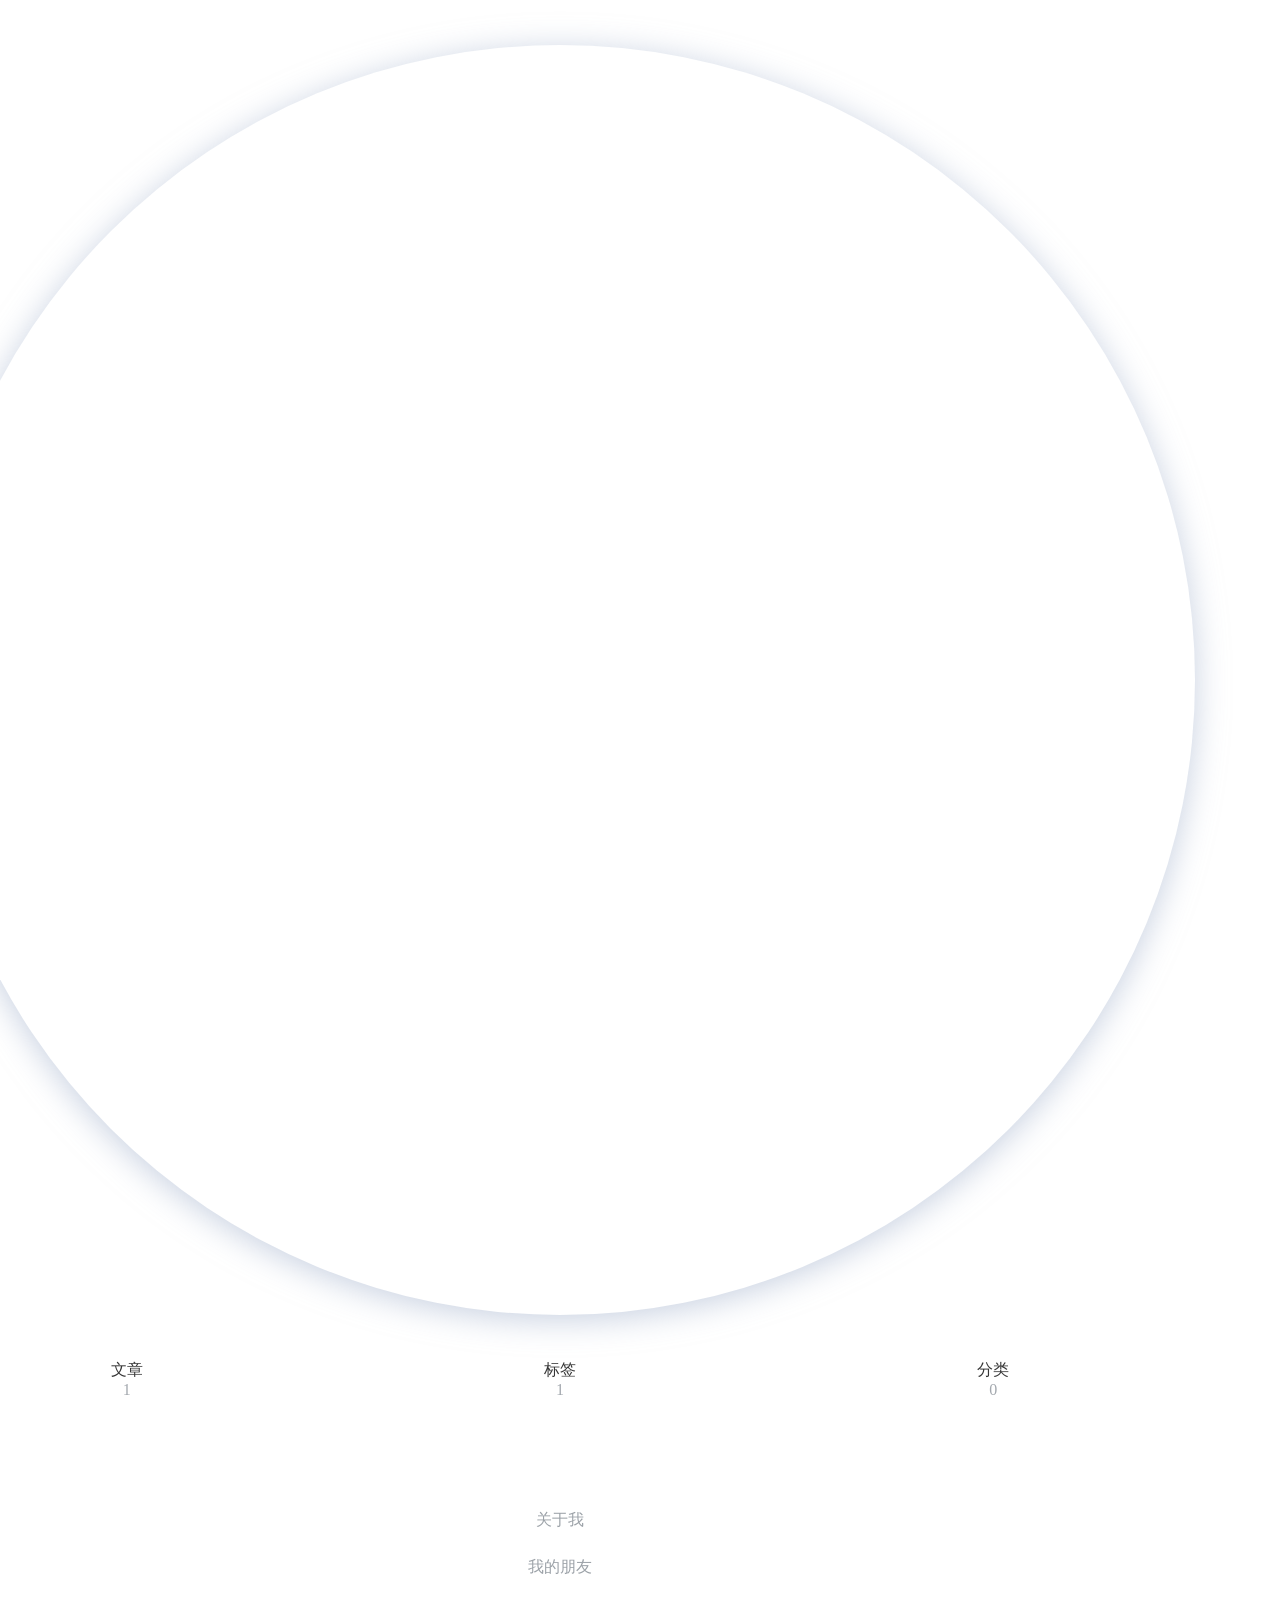
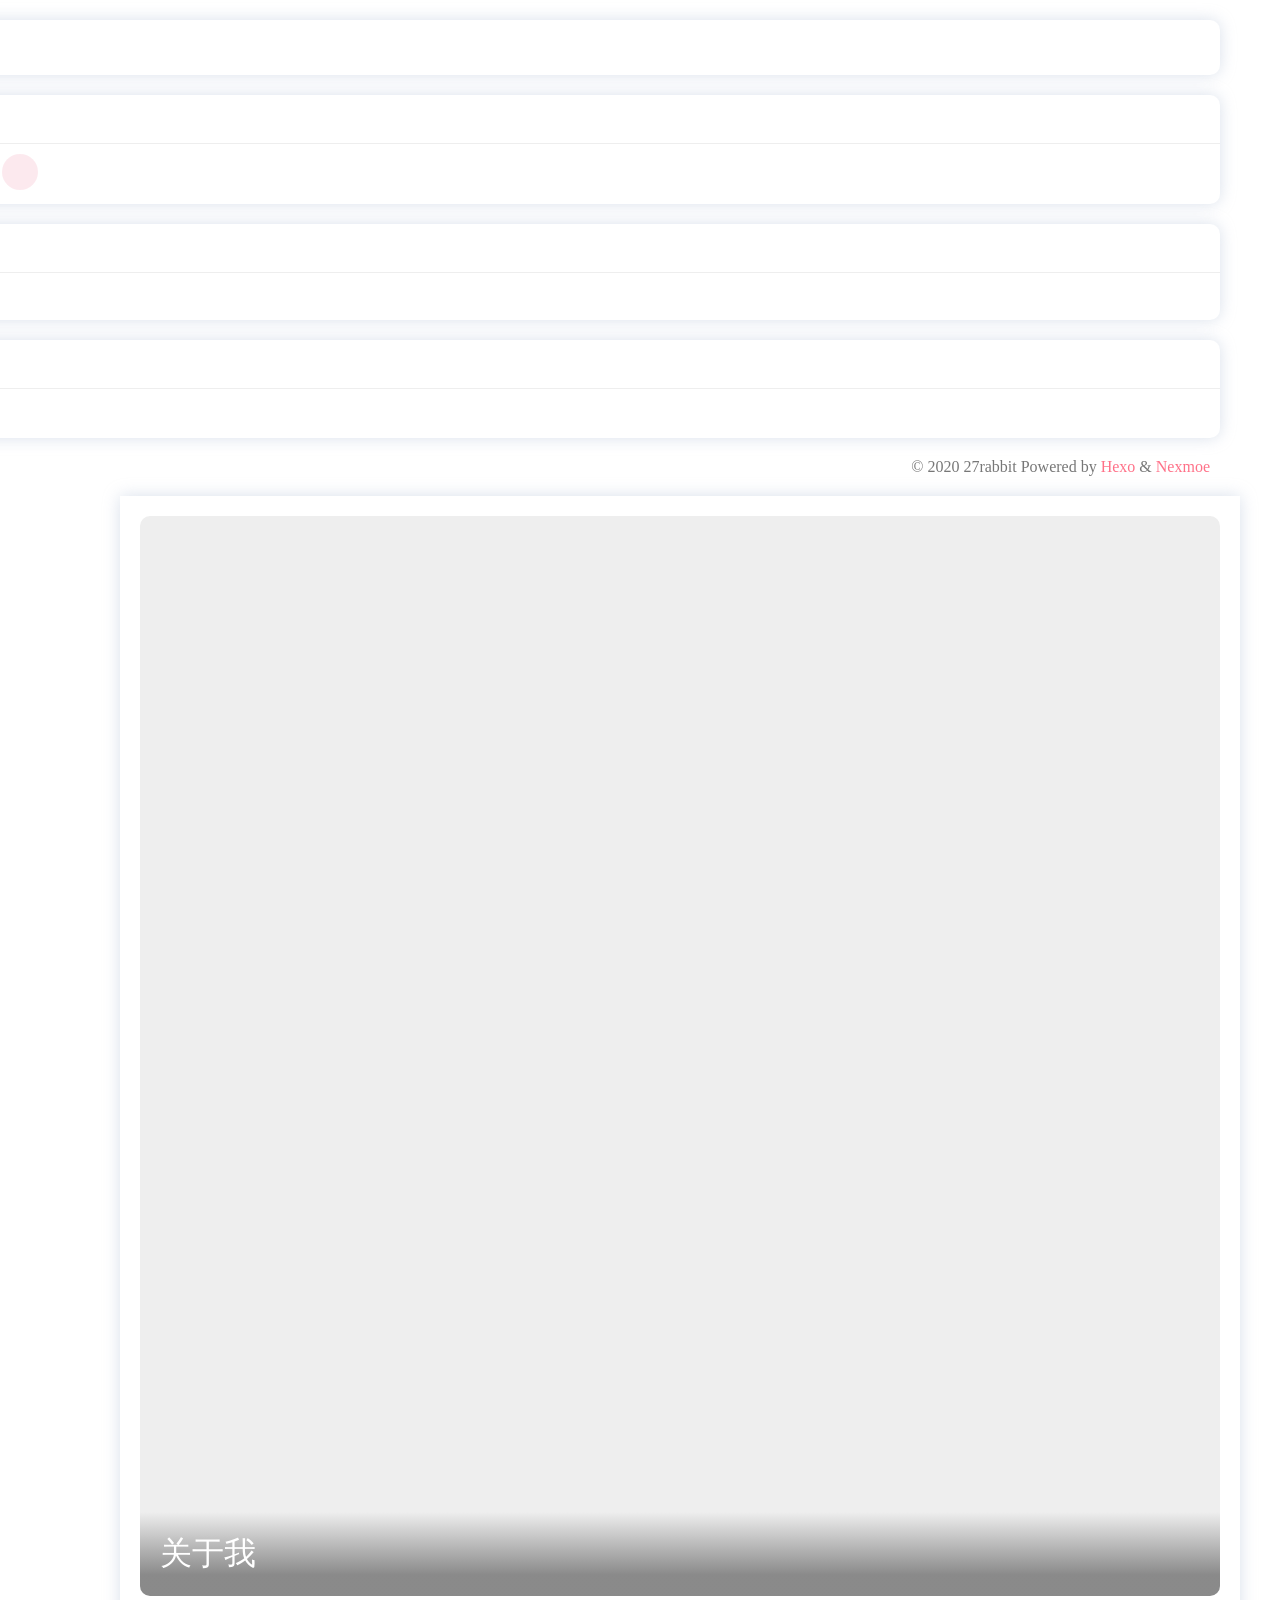
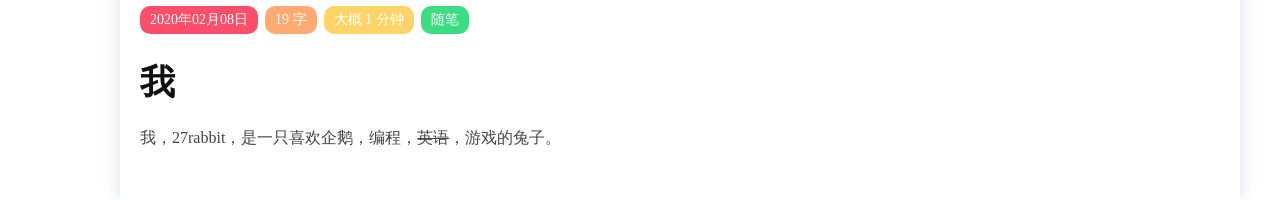
==== index.html @ 1585a477 "Site updated: 2020-02-13 19:21:29" ====
<!DOCTYPE html>
<html>

<head>
  
  <title>27rabbit</title>
  <meta charset="UTF-8">
  <meta name="description" content="">
  <meta name="viewport" content="width=device-width, initial-scale=1, maximum-scale=1">
  
  

  <link rel="shortcut icon" href="/favicon.ico" type="image/png" />
  <meta property="og:type" content="website">
<meta property="og:title" content="27rabbit">
<meta property="og:url" content="http://27rabbit.xyz/index.html">
<meta property="og:site_name" content="27rabbit">
<meta property="og:locale" content="zh_CN">
<meta property="article:author" content="27rabbit">
<meta name="twitter:card" content="summary">
  <link rel="stylesheet" href="https://cdn.jsdelivr.net/npm/mdui@0.4.3/dist/css/mdui.min.css">
  <link rel="stylesheet" href="https://cdn.jsdelivr.net/npm/highlight.js@9.15.8/styles/atom-one-dark.css">
  
  <link rel="stylesheet" href="//at.alicdn.com/t/font_1038733_0xvrvpg9c0r.css">
  <link rel="stylesheet" href="/css/style.css?v=1581592883261">

   
    <style>
      .nexmoe-avatar img:hover {
        -webkit-transform: rotateZ(360deg);
        -moz-transform: rotateZ(360deg);
        transform: rotateZ(360deg);
      }	
    </style>
  
<meta name="generator" content="Hexo 4.2.0"></head>

<body class="mdui-drawer-body-left">
  
  <div id="nexmoe-background">
    <div class="nexmoe-bg" style="background-image: url(https://i.loli.net/2020/02/13/C8mOFnyp7YLqkBA.jpg)"></div>
    <div class="mdui-appbar mdui-shadow-0">
      <div class="mdui-toolbar">
        <a mdui-drawer="{target: '#drawer', swipe: true}" title="menu" class="mdui-btn mdui-btn-icon"><i class="mdui-icon material-icons">menu</i></a>
        <div class="mdui-toolbar-spacer"></div>
        <!--<a href="javascript:;" class="mdui-btn mdui-btn-icon"><i class="mdui-icon material-icons">search</i></a>-->
        <a href="/" title="27rabbit" class="mdui-btn mdui-btn-icon"><img src="https://i.loli.net/2020/02/12/JqBduc5F4Vewi12.jpg"></a>
       </div>
    </div>
  </div>
  <div id="nexmoe-header">
      <div class="nexmoe-drawer mdui-drawer" id="drawer">
    <div class="nexmoe-avatar mdui-ripple">
        <a href="/" title="27rabbit">
            <img src="https://i.loli.net/2020/02/12/JqBduc5F4Vewi12.jpg" alt="27rabbit">
        </a>
    </div>
    <div class="nexmoe-count">
        <div><span>文章</span>1</div>
        <div><span>标签</span>1</div>
        <div><span>分类</span>0</div>
    </div>
    <ul class="nexmoe-list mdui-list" mdui-collapse="{accordion: true}">
        
        <a class="nexmoe-list-item mdui-list-item mdui-ripple" href="/" title="回到首页">
            <i class="mdui-list-item-icon nexmoefont icon-home"></i>
            <div class="mdui-list-item-content">
                回到首页
            </div>
        </a>
        
        <a class="nexmoe-list-item mdui-list-item mdui-ripple" href="/2020/02/08/about-me/" title="关于我">
            <i class="mdui-list-item-icon nexmoefont icon-info-circle"></i>
            <div class="mdui-list-item-content">
                关于我
            </div>
        </a>
        
        <a class="nexmoe-list-item mdui-list-item mdui-ripple" href="/PY.html" title="我的朋友">
            <i class="mdui-list-item-icon nexmoefont icon-unorderedlist"></i>
            <div class="mdui-list-item-content">
                我的朋友
            </div>
        </a>
        
    </ul>
    <aside id="nexmoe-sidebar">
  
  <div class="nexmoe-widget-wrap">
    <div class="nexmoe-widget nexmoe-search">
        <form id="search_form" action_e="https://cn.bing.com/search?q=site:27rabbit.xyz" onsubmit="return search();">
            <input id="search_value" name="q" type="search" placeholder="搜索">
        </form>
    </div>
</div>
  
  <div class="nexmoe-widget-wrap">
    <h3 class="nexmoe-widget-title">交个朋友</h3>
    <div class="nexmoe-widget nexmoe-social">
        <a class="mdui-ripple" href="https://space.bilibili.com/182600009/" target="_blank" mdui-tooltip="{content: '哔哩哔哩'}" style="color: rgb(231, 106, 141);background-color: rgba(231, 106, 141, .15);">
            <i class="nexmoefont icon-bilibili"></i>
        </a><a class="mdui-ripple" href="https://github.com/27rabbit-penguin/" target="_blank" mdui-tooltip="{content: 'GitHub'}" style="color: rgb(25, 23, 23);background-color: rgba(25, 23, 23, .15);">
            <i class="nexmoefont icon-github"></i>
        </a><a class="mdui-ripple" href="https://space.bilibili.com/182600009/" target="_blank" mdui-tooltip="{content: 'LOJ'}" style="color: rgb(231, 106, 141);background-color: rgba(231, 106, 141, .15);">
            <i class="nexmoefont icon-loj"></i>
        </a>
    </div>
</div>
  
  

  
  
  <div class="nexmoe-widget-wrap">
    <h3 class="nexmoe-widget-title">标签云</h3>
    <div id="randomtagcloud" class="nexmoe-widget tagcloud">
      <a href="/tags/%E9%9A%8F%E7%AC%94/" style="font-size: 10px;">随笔</a>
    </div>
    
  </div>

  
  
  <div class="nexmoe-widget-wrap">
    <h3 class="nexmoe-widget-title">归档</h3>
    <div class="nexmoe-widget">
      <ul class="archive-list"><li class="archive-list-item"><a class="archive-list-link" href="/archives/2020/02/">二月 2020</a></li></ul>
    </div>
  </div>


  
</aside>
    <div class="nexmoe-copyright">
        &copy; 2020 27rabbit
        Powered by <a href="http://hexo.io/" target="_blank">Hexo</a>
        & <a href="https://nexmoe.com/hexo-theme-nexmoe.html" target="_blank">Nexmoe</a>
    </div>
</div><!-- .nexmoe-drawer -->
  </div>
  <div id="nexmoe-content">
    <div class="nexmoe-primary">
        <section class="nexmoe-posts">
    
    <div class="nexmoe-post">
        <a href="/2020/02/08/about-me/">
            
                <div class="nexmoe-post-cover mdui-ripple" style="padding-bottom: 100%;"> 
                    <img data-src="https://i.loli.net/2020/02/13/C8mOFnyp7YLqkBA.jpg" data-sizes="auto" alt="关于我" class="lazyload">
                    <h1>关于我</h1>
                </div>
            
        </a>
        <div class="nexmoe-post-meta">
            <a><i class="nexmoefont icon-calendar-fill"></i>2020年02月08日</a>
            <a><i class="nexmoefont icon-areachart"></i>19 字</a>
            <a><i class="nexmoefont icon-time-circle-fill"></i>大概 1 分钟</a>
            
            
                <a class="nexmoefont icon-tag-fill -link" href="/tags/%E9%9A%8F%E7%AC%94/" rel="tag">随笔</a>
            
        </div>
        <article>
            
                <a id="more"></a>
<h1 id="我"><a href="#我" class="headerlink" title="我"></a>我</h1><p>我，27rabbit，是一只喜欢企鹅，编程，<s>英语</s>，游戏的兔子。<br></p>

            
        </article>
    </div>
    
</section>

    </div>
  </div>
  <script src="https://cdn.jsdelivr.net/npm/mdui@0.4.3/dist/js/mdui.min.js"></script>
<script src="https://cdn.jsdelivr.net/gh/highlightjs/cdn-release@9.15.8/build/highlight.min.js"></script>
<script>hljs.initHighlightingOnLoad();</script>
<script src="https://cdn.jsdelivr.net/npm/lazysizes@5.1.0/lazysizes.min.js"></script>

<script src="/js/app.js?v=1581592883263"></script>


    <script src="https://cdn.jsdelivr.net/gh/xtaodada/xtaodada.github.io@0.0.2/copy.js"></script>


 
<script> 
!function(e,t,a){function n(){c(".heart{width: 10px;height: 10px;position: fixed;background: #f00;transform: rotate(45deg);-webkit-transform: rotate(45deg);-moz-transform: rotate(45deg);}.heart:after,.heart:before{content: '';width: inherit;height: inherit;background: inherit;border-radius: 50%;-webkit-border-radius: 50%;-moz-border-radius: 50%;position: fixed;}.heart:after{top: -5px;}.heart:before{left: -5px;}"),o(),r()}function r(){for(var e=0;e<d.length;e++)d[e].alpha<=0?(t.body.removeChild(d[e].el),d.splice(e,1)):(d[e].y--,d[e].scale+=.004,d[e].alpha-=.013,d[e].el.style.cssText="left:"+d[e].x+"px;top:"+d[e].y+"px;opacity:"+d[e].alpha+";transform:scale("+d[e].scale+","+d[e].scale+") rotate(45deg);background:"+d[e].color+";z-index:99999");requestAnimationFrame(r)}function o(){var t="function"==typeof e.onclick&&e.onclick;e.onclick=function(e){t&&t(),i(e)}}function i(e){var a=t.createElement("div");a.className="heart",d.push({el:a,x:e.clientX-5,y:e.clientY-5,scale:1,alpha:1,color:s()}),t.body.appendChild(a)}function c(e){var a=t.createElement("style");a.type="text/css";try{a.appendChild(t.createTextNode(e))}catch(t){a.styleSheet.cssText=e}t.getElementsByTagName("head")[0].appendChild(a)}function s(){return"rgb("+~~(255*Math.random())+","+~~(255*Math.random())+","+~~(255*Math.random())+")"}var d=[];e.requestAnimationFrame=function(){return e.requestAnimationFrame||e.webkitRequestAnimationFrame||e.mozRequestAnimationFrame||e.oRequestAnimationFrame||e.msRequestAnimationFrame||function(e){setTimeout(e,1e3/60)}}(),n()}(window,document);
</script>

  





</body>

</html>
---- css/style.css ----
*,
*::after,
*::before {
  box-sizing: border-box;
}
a {
  text-decoration: none;
}
body {
  max-width: 1200px;
  margin: auto !important;
}
#nexmoe-background .nexmoe-bg {
  opacity: 0.2;
  background-size: cover;
  filter: blur(30px);
  height: 100vh;
  width: 100%;
  position: fixed;
  top: 0;
  left: 0;
  z-index: -1;
}
#nexmoe-background .mdui-appbar {
  padding: 10px;
  display: none;
}
#nexmoe-background .mdui-appbar img {
  width: 100%;
}
@media screen and (max-width: 1023px) {
  .nexmoe-bg {
    position: relative;
  }
  .mdui-appbar {
    display: block !important;
  }
}
#nexmoe-header {
  margin-left: -240px;
}
#nexmoe-header .mdui-drawer {
  left: unset;
  scrollbar-width: none;
}
#nexmoe-header .mdui-drawer::-webkit-scrollbar {
  display: none;
}
#nexmoe-header .nexmoe-avatar,
#nexmoe-header .nexmoe-avatar img {
  width: 100%;
  font-size: 0 0;
  border-radius: 80px;
  -webkit-border-radius: 80px;
  -moz-border-radius: 80px;
  box-shadow: inset 0 -1px 0 #333 sf;
  -webkit-transition: -webkit-transform 1.5s ease-out;
  -moz-transition: -moz-transform 1.5s ease-out;
  transition: transform 1.5s ease-out;
}
#nexmoe-header .nexmoe-avatar {
  margin: 45px;
  z-index: 4;
  position: relative;
  font-size: 0;
  width: calc(100% - 90px);
  overflow: hidden;
  border-radius: 100%;
  box-shadow: 0 0.3rem 2rem rgba(161,177,204,0.6);
}
#nexmoe-header .nexmoe-avatar a {
  padding-bottom: 100%;
  display: block;
  height: 0;
}
#nexmoe-header .nexmoe-count {
  padding: 0 30px;
  margin-bottom: 30px;
  display: -webkit-box;
  display: -ms-flexbox;
  display: flex;
}
#nexmoe-header .nexmoe-count div {
  -webkit-box-flex: 1;
  -ms-flex: 1;
  flex: 1;
  text-align: center;
  color: #a3a8ae;
}
#nexmoe-header .nexmoe-count div span {
  color: #363636;
  display: block;
}
#nexmoe-header .nexmoe-search input {
  border: none !important;
  background-color: transparent;
  padding: 20px;
  box-sizing: border-box;
  outline: none;
}
#nexmoe-header .nexmoe-social {
  padding: 5px;
}
#nexmoe-header .nexmoe-social a {
  width: 36px;
  height: 36px;
  line-height: 36px;
  margin: 5px;
  border-radius: 100%;
  display: inline-block;
  text-align: center;
  color: #606266;
}
#nexmoe-header .nexmoe-list {
  padding: 8px 20px;
}
#nexmoe-header .nexmoe-list .nexmoe-list-item {
  padding: 0 36px;
  color: #9ca2a8;
  transition: all 0.35s;
  border-radius: 10px;
  margin-bottom: 10px;
  text-align: center;
}
#nexmoe-header .nexmoe-list .nexmoe-list-item.active,
#nexmoe-header .nexmoe-list .nexmoe-list-item.active i {
  color: #fff;
}
#nexmoe-header .nexmoe-list .nexmoe-list-item.active {
  opacity: 0.9;
  background: #ff4e6a;
  box-shadow: 0 2px 12px #ff4e6a;
}
#nexmoe-header .nexmoe-list .nexmoe-list-item i {
  font-size: 22px;
  color: #9ca2a8;
}
#nexmoe-header .nexmoe-list .nexmoe-list-item .mdui-list-item-content {
  margin-left: 0px;
  transition: all 0.35s;
}
#nexmoe-header .nexmoe-widget-wrap {
  box-shadow: 0 0 1rem rgba(161,177,204,0.4);
  background-color: #fff;
  margin: 20px;
  border-radius: 10px;
  overflow: hidden;
  white-space: normal;
}
#nexmoe-header .nexmoe-widget-wrap .nexmoe-widget-title {
  font-size: 1.2em;
  font-weight: normal;
  padding: 12px 10px 10px;
  border-bottom: 1px solid #eee;
  margin: 0;
}
#nexmoe-header .nexmoe-widget-wrap .nexmoe-widget ul {
  list-style-type: none;
  padding: 0;
  margin: 0;
}
#nexmoe-header .nexmoe-widget-wrap .nexmoe-widget ul li {
  overflow: hidden;
  text-overflow: ellipsis;
  white-space: nowrap;
  border-bottom: 1px solid #eee;
  position: relative;
}
#nexmoe-header .nexmoe-widget-wrap .nexmoe-widget ul li a {
  padding: 14px 10px;
  display: block;
  color: #606266;
}
#nexmoe-header .nexmoe-widget-wrap .nexmoe-widget ul li:last-child {
  border-bottom: none;
}
#nexmoe-header .nexmoe-widget-wrap .nexmoe-widget .category-list-count {
  background-color: rgba(255,78,106,0.8);
  display: inline-block;
  width: 26px;
  height: 26px;
  line-height: 26px;
  text-align: center;
  border-radius: 100%;
  color: #fff;
  position: absolute;
  right: 10px;
  top: 10px;
}
#nexmoe-header .nexmoe-widget-wrap .tagcloud {
  padding: 10px;
  padding-bottom: 5px;
}
#nexmoe-header .nexmoe-widget-wrap .tagcloud a {
  border-radius: 10px;
  padding: 5px 10px;
  color: #fff;
  font-size: 12px !important;
  display: inline-block;
  margin-bottom: 5px;
}
#nexmoe-header .nexmoe-widget-wrap .tagcloud a:before {
  content: "# ";
}
#nexmoe-header .nexmoe-widget-wrap .tagcloud a:nth-child(7n+1) {
  background-color: rgba(255,78,106,0.15);
  color: rgba(255,78,106,0.8);
}
#nexmoe-header .nexmoe-widget-wrap .tagcloud a:nth-child(7n+2) {
  background-color: rgba(255,170,115,0.15);
  color: #ffaa73;
}
#nexmoe-header .nexmoe-widget-wrap .tagcloud a:nth-child(7n+3) {
  background-color: rgba(254,212,102,0.15);
  color: #fed466;
}
#nexmoe-header .nexmoe-widget-wrap .tagcloud a:nth-child(7n+4) {
  background-color: rgba(60,220,130,0.15);
  color: #3cdc82;
}
#nexmoe-header .nexmoe-widget-wrap .tagcloud a:nth-child(7n+5) {
  background-color: rgba(100,220,240,0.15);
  color: #64dcf0;
}
#nexmoe-header .nexmoe-widget-wrap .tagcloud a:nth-child(7n+6) {
  background-color: rgba(100,185,255,0.15);
  color: #64b9ff;
}
#nexmoe-header .nexmoe-widget-wrap .tagcloud a:nth-child(7n+7) {
  background-color: rgba(180,180,255,0.15);
  color: #b4b4ff;
}
#nexmoe-header .nexmoe-widget-wrap:first-child {
  margin-top: 0;
}
#nexmoe-header .nexmoe-copyright {
  padding: 0 30px;
  text-align: right;
  color: #777;
  white-space: normal;
  margin-bottom: 20px;
}
#nexmoe-header .nexmoe-copyright a {
  color: rgba(255,78,106,0.8);
}
@media screen and (max-width: 1024px) {
  #nexmoe-header {
    margin-left: 0;
  }
  #nexmoe-header .mdui-drawer {
    left: 0;
  }
}
#nexmoe-content {
  position: relative;
}
#nexmoe-content .nexmoe-primary {
  box-shadow: 0 0 1rem rgba(161,177,204,0.4);
  background-color: #fff;
  float: left;
  width: 100%;
  padding: 20px;
  position: absolute;
  min-height: 100vh;
}
#nexmoe-content .nexmoe-primary .nexmoe-page-nav {
  list-style: none;
  text-align: center;
  display: inline-block;
  color: #ddd;
  background-color: #f5f6f5;
  border-radius: 10px;
  margin-top: -10px;
}
#nexmoe-content .nexmoe-primary .nexmoe-page-nav .prev {
  margin-left: 8px;
}
#nexmoe-content .nexmoe-primary .nexmoe-page-nav .page-number,
#nexmoe-content .nexmoe-primary .nexmoe-page-nav .extend {
  color: #999;
  border-radius: 10px;
  width: 35px;
  height: 35px;
  line-height: 35px;
  margin-right: 8px;
  float: left;
}
#nexmoe-content .nexmoe-primary .nexmoe-page-nav .current {
  color: #fff;
  background: #ff4e6a;
  opacity: 0.9;
  box-shadow: 0 2px 12px #ff4e6a;
}
#nexmoe-content .nexmoe-posts {
  position: relative;
}
#nexmoe-content .nexmoe-posts .nexmoe-post {
  width: 100%;
  margin-bottom: 40px;
}
#nexmoe-content .nexmoe-posts .nexmoe-post article {
  padding: 10px 0;
}
#nexmoe-content .nexmoe-posts .nexmoe-post article p:first-child {
  margin-top: 0;
}
#nexmoe-content .nexmoe-posts .nexmoe-post article p:last-child {
  margin-bottom: 0;
}
#nexmoe-content .nexmoe-posts .nexmoe-post:last-child {
  margin-bottom: 20px;
}
#nexmoe-content .nexmoe-post .nexmoe-post-cover {
  width: 100%;
  position: relative;
  overflow: hidden;
  border-radius: 10px;
  margin-bottom: 10px;
  min-height: 75px;
  background-color: #eee;
}
#nexmoe-content .nexmoe-post .nexmoe-post-cover img {
  width: 100%;
  display: block;
  -webkit-filter: blur(5px);
  filter: blur(5px);
  transition: filter 400ms, -webkit-filter 400ms;
  position: absolute;
  left: 0;
  top: 0;
  opacity: 0;
}
#nexmoe-content .nexmoe-post .nexmoe-post-cover img.lazyloaded {
  -webkit-filter: blur(0);
  filter: blur(0);
  opacity: 1;
}
#nexmoe-content .nexmoe-post .nexmoe-post-cover h1 {
  position: absolute;
  bottom: 0;
  padding: 20px;
  color: #fff;
  font-size: 2em;
  width: 100%;
  box-sizing: border-box;
  text-transform: none;
  z-index: 1;
  margin: 0;
  font-weight: normal;
}
#nexmoe-content .nexmoe-post .nexmoe-post-cover h1:after {
  background-image: -moz-linear-gradient(to top, rgba(16,16,16,0.45) 25%, rgba(16,16,16,0) 100%);
  background-image: -webkit-linear-gradient(to top, rgba(16,16,16,0.45) 25%, rgba(16,16,16,0) 100%);
  background-image: -ms-linear-gradient(to top, rgba(16,16,16,0.45) 25%, rgba(16,16,16,0) 100%);
  background-image: linear-gradient(to top, rgba(16,16,16,0.45) 25%, rgba(16,16,16,0) 100%);
  -moz-pointer-events: none;
  -webkit-pointer-events: none;
  -ms-pointer-events: none;
  pointer-events: none;
  background-size: cover;
  content: '';
  display: block;
  height: 100%;
  left: 0;
  position: absolute;
  bottom: 0;
  width: 100%;
  z-index: -1;
}
#nexmoe-content .nexmoe-post .nexmoe-post-meta {
  margin-bottom: -10px;
}
#nexmoe-content .nexmoe-post .nexmoe-post-meta a {
  border-radius: 10px;
  padding: 5px 10px;
  color: #fff;
  font-size: 14px;
  display: inline-block;
  margin-bottom: 5px;
  margin-right: 3px;
}
#nexmoe-content .nexmoe-post .nexmoe-post-meta a .nexmoefont {
  font-size: 14px;
}
#nexmoe-content .nexmoe-post .nexmoe-post-meta a:before,
#nexmoe-content .nexmoe-post .nexmoe-post-meta i:before {
  margin-right: 5px;
}
#nexmoe-content .nexmoe-post .nexmoe-post-meta a:nth-child(7n+1) {
  background-color: #ff4e6a;
}
#nexmoe-content .nexmoe-post .nexmoe-post-meta a:nth-child(7n+2) {
  background-color: #ffaa73;
}
#nexmoe-content .nexmoe-post .nexmoe-post-meta a:nth-child(7n+3) {
  background-color: #fed466;
}
#nexmoe-content .nexmoe-post .nexmoe-post-meta a:nth-child(7n+4) {
  background-color: #3cdc82;
}
#nexmoe-content .nexmoe-post .nexmoe-post-meta a:nth-child(7n+5) {
  background-color: #64dcf0;
}
#nexmoe-content .nexmoe-post .nexmoe-post-meta a:nth-child(7n+6) {
  background-color: #64b9ff;
}
#nexmoe-content .nexmoe-post .nexmoe-post-meta a:nth-child(7n+7) {
  background-color: #b4b4ff;
}
#nexmoe-content .nexmoe-post .nexmoe-post-copyright {
  margin-bottom: 20px;
  border-radius: 6px;
  padding: 20px;
  color: #666;
  background-color: #f8f8f8;
  border-left: 2px solid #eee;
  line-height: 1.5em;
  position: relative;
}
#nexmoe-content .nexmoe-post .nexmoe-post-copyright i {
  position: absolute;
  top: -10px;
  left: 13px;
  font-size: 20px;
  background: #f8f8f8;
  color: #666;
  border-radius: 100%;
  text-align: center;
  line-height: 24px;
  padding: 2px;
  height: 30px;
  width: 30px;
  border: 1px solid #eee;
}
#nexmoe-content .nexmoe-post .nexmoe-post-copyright a {
  color: #ff4e6a;
}
#nexmoe-content .nexmoe-comment {
  background-color: #f5f6f5;
  padding: 20px;
  margin: -20px;
  margin-top: 0;
}
#nexmoe-content::after {
  clear: both;
  display: table;
  content: ' ';
}
@media screen and (max-width: 1024px) {
  #nexmoe-content .nexmoe-primary {
    width: 100%;
    position: relative;
    min-height: 100vh;
  }
  #nexmoe-content .nexmoe-secondary {
    display: none;
  }
}
@media screen and (min-width: 1024px) {
  body {
    padding-left: 80px;
  }
  #nexmoe-header .mdui-drawer-close {
    -webkit-transform: translateX(-160px);
    transform: translateX(-160px);
  }
  #nexmoe-header .mdui-drawer-close .nexmoe-avatar {
    padding: 16px;
    width: 80px;
    margin-left: 160px;
    margin-top: 8px;
  }
  #nexmoe-header .mdui-drawer-close .nexmoe-count {
    padding: 16px;
    width: 80px;
    margin-left: 160px;
    display: block;
  }
  #nexmoe-header .mdui-drawer-close .nexmoe-count div {
    display: block;
    margin-bottom: 10px;
  }
  #nexmoe-header .mdui-drawer-close .nexmoe-count div:last-child {
    margin-bottom: 0;
  }
  #nexmoe-header .mdui-drawer-close .mdui-list {
    margin-left: 160px;
  }
  #nexmoe-header .mdui-drawer-close .nexmoe-list-item {
    padding: 0 17px;
    color: #9ca2a8;
  }
  #nexmoe-header .mdui-drawer-close .mdui-list-item-icon~.mdui-list-item-content {
    margin-left: 32px;
  }
  #nexmoe-header .mdui-drawer-close .nexmoe-list {
    padding: 8px 10px;
  }
}
article {
  color: #444;
  font-family: microsoft yahei;
}
article p {
  line-height: 24px;
}
article code {
  background-color: rgba(27,31,35,0.05);
  border-radius: 6px;
  font-size: 85%;
  padding: 0.2em 0.4em;
  border: 1px solid #d7dae2;
}
article code::-webkit-scrollbar {
  width: 10px;
  height: 10px;
}
article code::-webkit-scrollbar-thumb {
  border-radius: 6px;
  background-color: #888;
}
article pre {
  border-radius: 6px;
  overflow: hidden;
  -webkit-box-sizing: border-box;
  box-sizing: border-box;
  margin: 20px 0;
  position: relative;
  background: #282c34;
}
article pre::before {
  content: "";
  background: #282c34;
  height: 32px;
  margin-bottom: 0;
  display: block;
}
article pre::after {
  content: " ";
  position: absolute;
  border-radius: 50%;
  background: #ff5f56;
  width: 12px;
  height: 12px;
  top: 0;
  left: 12px;
  margin-top: 12px;
  -webkit-box-shadow: 20px 0 #ffbd2e, 40px 0 #27c93f;
  box-shadow: 20px 0 #ffbd2e, 40px 0 #27c93f;
}
article pre code {
  position: relative;
  padding: 0 5px;
  display: inline-block;
  padding-left: 45px !important;
  border: none;
  border-radius: 0;
  font-size: 100%;
}
article pre code::after {
  content: '001 \A 002 \A 003 \A 004 \A 005 \A 006 \A 007 \A 008 \A 009 \A 010 \A 011 \A 012 \A 013 \A 014 \A 015 \A 016 \A 017 \A 018 \A 019 \A 020 \A 021 \A 022 \A 023 \A 024 \A 025 \A 026 \A 027 \A 028 \A 029 \A 030 \A 031 \A 032 \A 033 \A 034 \A 035 \A 036 \A 037 \A 038 \A 039 \A 040 \A 041 \A 042 \A 043 \A 044 \A 045 \A 046 \A 047 \A 048 \A 049 \A 050 \A 051 \A 052 \A 053 \A 054 \A 055 \A 056 \A 057 \A 058 \A 059 \A 060 \A 061 \A 062 \A 063 \A 064 \A 065 \A 066 \A 067 \A 068 \A 069 \A 070 \A 071 \A 072 \A 073 \A 074 \A 075 \A 076 \A 077 \A 078 \A 079 \A 080 \A 081 \A 082 \A 083 \A 084 \A 085 \A 086 \A 087 \A 088 \A 089 \A 090 \A 091 \A 092 \A 093 \A 094 \A 095 \A 096 \A 097 \A 098 \A 099 \A 100 \A 101 \A 102 \A 103 \A 104 \A 105 \A 106 \A 107 \A 108 \A 109 \A 110 \A 111 \A 112 \A 113 \A 114 \A 115 \A 116 \A 117 \A 118 \A 119 \A 120 \A 121 \A 122 \A 123 \A 124 \A 125 \A 126 \A 127 \A 128 \A 129 \A 130 \A 131 \A 132 \A 133 \A 134 \A 135 \A 136 \A 137 \A 138 \A 139 \A 140 \A 141 \A 142 \A 143 \A 144 \A 145 \A 146 \A 147 \A 148 \A 149 \A 150 \A 151 \A 152 \A 153 \A 154 \A 155 \A 156 \A 157 \A 158 \A 159 \A 160 \A 161 \A 162 \A 163 \A 164 \A 165 \A 166 \A 167 \A 168 \A 169 \A 170 \A 171 \A 172 \A 173 \A 174 \A 175 \A 176 \A 177 \A 178 \A 179 \A 180 \A 181 \A 182 \A 183 \A 184 \A 185 \A 186 \A 187 \A 188 \A 189 \A 190 \A 191 \A 192 \A 193 \A 194 \A 195 \A 196 \A 197 \A 198 \A 199 \A 200 \A 201 \A 202 \A 203 \A 204 \A 205 \A 206 \A 207 \A 208 \A 209 \A 210 \A 211 \A 212 \A 213 \A 214 \A 215 \A 216 \A 217 \A 218 \A 219 \A 220 \A 221 \A 222 \A 223 \A 224 \A 225 \A 226 \A 227 \A 228 \A 229 \A 230 \A 231 \A 232 \A 233 \A 234 \A 235 \A 236 \A 237 \A 238 \A 239 \A 240 \A 241 \A 242 \A 243 \A 244 \A 245 \A 246 \A 247 \A 248 \A 249 \A 250 \A 251 \A 252 \A 253 \A 254 \A 255 \A 256 \A 257 \A 258 \A 259 \A 260 \A 261 \A 262 \A 263 \A 264 \A 265 \A 266 \A 267 \A 268 \A 269 \A 270 \A 271 \A 272 \A 273 \A 274 \A 275 \A 276 \A 277 \A 278 \A 279 \A 280 \A 281 \A 282 \A 283 \A 284 \A 285 \A 286 \A 287 \A 288 \A 289 \A 290 \A 291 \A 292 \A 293 \A 294 \A 295 \A 296 \A 297 \A 298 \A 299 \A 300 \A 301 \A 302 \A 303 \A 304 \A 305 \A 306 \A 307 \A 308 \A 309 \A 310 \A 311 \A 312 \A 313 \A 314 \A 315 \A 316 \A 317 \A 318 \A 319 \A 320 \A 321 \A 322 \A 323 \A 324 \A 325 \A 326 \A 327 \A 328 \A 329 \A 330 \A 331 \A 332 \A 333 \A 334 \A 335 \A 336 \A 337 \A 338 \A 339 \A 340 \A 341 \A 342 \A 343 \A 344 \A 345 \A 346 \A 347 \A 348 \A 349 \A 350 \A 351 \A 352 \A 353 \A 354 \A 355 \A 356 \A 357 \A 358 \A 359 \A 360 \A 361 \A 362 \A 363 \A 364 \A 365 \A 366 \A 367 \A 368 \A 369 \A 370 \A 371 \A 372 \A 373 \A 374 \A 375 \A 376 \A 377 \A 378 \A 379 \A 380 \A 381 \A 382 \A 383 \A 384 \A 385 \A 386 \A 387 \A 388 \A 389 \A 390 \A 391 \A 392 \A 393 \A 394 \A 395 \A 396 \A 397 \A 398 \A 399 \A 400 \A 401 \A 402 \A 403 \A 404 \A 405 \A 406 \A 407 \A 408 \A 409 \A 410 \A 411 \A 412 \A 413 \A 414 \A 415 \A 416 \A 417 \A 418 \A 419 \A 420 \A 421 \A 422 \A 423 \A 424 \A 425 \A 426 \A 427 \A 428 \A 429 \A 430 \A 431 \A 432 \A 433 \A 434 \A 435 \A 436 \A 437 \A 438 \A 439 \A 440 \A 441 \A 442 \A 443 \A 444 \A 445 \A 446 \A 447 \A 448 \A 449 \A 450 \A 451 \A 452 \A 453 \A 454 \A 455 \A 456 \A 457 \A 458 \A 459 \A 460 \A 461 \A 462 \A 463 \A 464 \A 465 \A 466 \A 467 \A 468 \A 469 \A 470 \A 471 \A 472 \A 473 \A 474 \A 475 \A 476 \A 477 \A 478 \A 479 \A 480 \A 481 \A 482 \A 483 \A 484 \A 485 \A 486 \A 487 \A 488 \A 489 \A 490 \A 491 \A 492 \A 493 \A 494 \A 495 \A 496 \A 497 \A 498 \A 499 \A 500 \A 501 \A 502 \A 503 \A 504 \A 505 \A 506 \A 507 \A 508 \A 509 \A 510 \A 511 \A 512 \A 513 \A 514 \A 515 \A 516 \A 517 \A 518 \A 519 \A 520 \A 521 \A 522 \A 523 \A 524 \A 525 \A 526 \A 527 \A 528 \A 529 \A 530 \A 531 \A 532 \A 533 \A 534 \A 535 \A 536 \A 537 \A 538 \A 539 \A 540 \A 541 \A 542 \A 543 \A 544 \A 545 \A 546 \A 547 \A 548 \A 549 \A 550 \A 551 \A 552 \A 553 \A 554 \A 555 \A 556 \A 557 \A 558 \A 559 \A 560 \A 561 \A 562 \A 563 \A 564 \A 565 \A 566 \A 567 \A 568 \A 569 \A 570 \A 571 \A 572 \A 573 \A 574 \A 575 \A 576 \A 577 \A 578 \A 579 \A 580 \A 581 \A 582 \A 583 \A 584 \A 585 \A 586 \A 587 \A 588 \A 589 \A 590 \A 591 \A 592 \A 593 \A 594 \A 595 \A 596 \A 597 \A 598 \A 599 \A 600 \A 601 \A 602 \A 603 \A 604 \A 605 \A 606 \A 607 \A 608 \A 609 \A 610 \A 611 \A 612 \A 613 \A 614 \A 615 \A 616 \A 617 \A 618 \A 619 \A 620 \A 621 \A 622 \A 623 \A 624 \A 625 \A 626 \A 627 \A 628 \A 629 \A 630 \A 631 \A 632 \A 633 \A 634 \A 635 \A 636 \A 637 \A 638 \A 639 \A 640 \A 641 \A 642 \A 643 \A 644 \A 645 \A 646 \A 647 \A 648 \A 649 \A 650 \A 651 \A 652 \A 653 \A 654 \A 655 \A 656 \A 657 \A 658 \A 659 \A 660 \A 661 \A 662 \A 663 \A 664 \A 665 \A 666 \A 667 \A 668 \A 669 \A 670 \A 671 \A 672 \A 673 \A 674 \A 675 \A 676 \A 677 \A 678 \A 679 \A 680 \A 681 \A 682 \A 683 \A 684 \A 685 \A 686 \A 687 \A 688 \A 689 \A 690 \A 691 \A 692 \A 693 \A 694 \A 695 \A 696 \A 697 \A 698 \A 699 \A 700 \A 701 \A 702 \A 703 \A 704 \A 705 \A 706 \A 707 \A 708 \A 709 \A 710 \A 711 \A 712 \A 713 \A 714 \A 715 \A 716 \A 717 \A 718 \A 719 \A 720 \A 721 \A 722 \A 723 \A 724 \A 725 \A 726 \A 727 \A 728 \A 729 \A 730 \A 731 \A 732 \A 733 \A 734 \A 735 \A 736 \A 737 \A 738 \A 739 \A 740 \A 741 \A 742 \A 743 \A 744 \A 745 \A 746 \A 747 \A 748 \A 749 \A 750 \A 751 \A 752 \A 753 \A 754 \A 755 \A 756 \A 757 \A 758 \A 759 \A 760 \A 761 \A 762 \A 763 \A 764 \A 765 \A 766 \A 767 \A 768 \A 769 \A 770 \A 771 \A 772 \A 773 \A 774 \A 775 \A 776 \A 777 \A 778 \A 779 \A 780 \A 781 \A 782 \A 783 \A 784 \A 785 \A 786 \A 787 \A 788 \A 789 \A 790 \A 791 \A 792 \A 793 \A 794 \A 795 \A 796 \A 797 \A 798 \A 799 \A 800 \A 801 \A 802 \A 803 \A 804 \A 805 \A 806 \A 807 \A 808 \A 809 \A 810 \A 811 \A 812 \A 813 \A 814 \A 815 \A 816 \A 817 \A 818 \A 819 \A 820 \A 821 \A 822 \A 823 \A 824 \A 825 \A 826 \A 827 \A 828 \A 829 \A 830 \A 831 \A 832 \A 833 \A 834 \A 835 \A 836 \A 837 \A 838 \A 839 \A 840 \A 841 \A 842 \A 843 \A 844 \A 845 \A 846 \A 847 \A 848 \A 849 \A 850 \A 851 \A 852 \A 853 \A 854 \A 855 \A 856 \A 857 \A 858 \A 859 \A 860 \A 861 \A 862 \A 863 \A 864 \A 865 \A 866 \A 867 \A 868 \A 869 \A 870 \A 871 \A 872 \A 873 \A 874 \A 875 \A 876 \A 877 \A 878 \A 879 \A 880 \A 881 \A 882 \A 883 \A 884 \A 885 \A 886 \A 887 \A 888 \A 889 \A 890 \A 891 \A 892 \A 893 \A 894 \A 895 \A 896 \A 897 \A 898 \A 899 \A 900 \A 901 \A 902 \A 903 \A 904 \A 905 \A 906 \A 907 \A 908 \A 909 \A 910 \A 911 \A 912 \A 913 \A 914 \A 915 \A 916 \A 917 \A 918 \A 919 \A 920 \A 921 \A 922 \A 923 \A 924 \A 925 \A 926 \A 927 \A 928 \A 929 \A 930 \A 931 \A 932 \A 933 \A 934 \A 935 \A 936 \A 937 \A 938 \A 939 \A 940 \A 941 \A 942 \A 943 \A 944 \A 945 \A 946 \A 947 \A 948 \A 949 \A 950 \A 951 \A 952 \A 953 \A 954 \A 955 \A 956 \A 957 \A 958 \A 959 \A 960 \A 961 \A 962 \A 963 \A 964 \A 965 \A 966 \A 967 \A 968 \A 969 \A 970 \A 971 \A 972 \A 973 \A 974 \A 975 \A 976 \A 977 \A 978 \A 979 \A 980 \A 981 \A 982 \A 983 \A 984 \A 985 \A 986 \A 987 \A 988 \A 989 \A 990 \A 991 \A 992 \A 993 \A 994 \A 995 \A 996 \A 997 \A 998 \A 999.';
  color: #5c6370;
  position: absolute;
  top: 0.5em;
  bottom: 0.5em;
  left: 0;
  text-align: left;
  clip: rect(-100px 2em 9999px 0);
  clip: rect(-100px 5ch 9999px 0);
  overflow: hidden;
  padding: 1px 0;
  padding-left: 12px;
  background: #282c34;
}
article a {
  -webkit-transition: all 0.35s;
  transition: all 0.35s;
  color: #ff4e6a;
  text-decoration: none;
  position: relative;
  word-wrap: break-word;
}
article a:hover,
article a:focus {
  color: #ff4e6a;
}
article a::after {
  -webkit-transition: width 0.35s;
  transition: width 0.35s;
  content: "";
  right: 0;
  width: 0;
  bottom: -2px;
  position: absolute;
  border-bottom: 1px solid;
}
article a:hover::after {
  left: 0;
  width: 100%;
}
article p {
  margin: 20px 0;
  position: relative;
}
article p::after {
  content: "";
  clear: both;
  display: block;
}
article del {
  color: #999;
  font-size: 0.9em;
}
article table.nexmoe-album {
  margin: -5px;
  max-width: calc(100% + 10px);
}
article table.nexmoe-album + .nexmoe-album {
  margin-top: 5px;
}
article table.nexmoe-album,
article table.nexmoe-album thead,
article table.nexmoe-album th,
article table.nexmoe-album td {
  border: none;
  box-shadow: none;
}
article table.nexmoe-album * {
  background-color: transparent !important;
}
article table.nexmoe-album th,
article table.nexmoe-album td {
  padding: 5px;
  height: 300px;
}
article table.nexmoe-album th a::after,
article table.nexmoe-album td a::after {
  display: none;
}
@media screen and (max-width: 1024px) {
  article table.nexmoe-album th,
  article table.nexmoe-album td {
    height: 100px;
  }
}
article table.nexmoe-album img {
  width: 100%;
  height: 100%;
  object-fit: cover;
}
article img {
  display: block;
  border-radius: 6px;
  border: 1px solid #eee;
  -webkit-filter: blur(5px);
  filter: blur(5px);
  transition: filter 400ms, -webkit-filter 400ms;
}
article img.lazyloaded {
  -webkit-filter: blur(0);
  filter: blur(0);
}
article h1,
article h2,
article h3,
article h4,
article h5,
article h6 {
  color: #111;
  margin: 20px 0;
}
article h4,
article h5,
article h6 {
  position: relative;
}
article h4:before,
article h5:before,
article h6:before {
  display: inline-block;
  width: 1em;
  content: '#';
  color: #ff4e6a;
}
article h1 {
  font-size: 2.2em;
}
article h2 {
  font-size: 1.5em;
  position: relative;
  padding-bottom: 10px;
}
article h2:before {
  content: "";
  width: calc(100% + 40px);
  border-bottom: 1px solid #eee;
  position: absolute;
  bottom: -1px;
  left: -20px;
}
article h2:after {
  transition: all 0.35s;
  content: "";
  position: absolute;
  background: rgba(255,78,106,0.85);
  width: 1em;
  height: 5px;
  bottom: -3px;
  left: 0;
  border-radius: 6px;
  box-shadow: 0 2px 12px rgba(255,78,106,0.85);
}
article h2:hover:after {
  width: 2em;
}
article h3 {
  font-size: 1.3em;
}
article h4 {
  font-size: 1.15em;
}
article h5 {
  font-size: 1em;
}
article h6 {
  font-size: 0.9em;
}
article blockquote {
  color: #666;
  margin: 20px 0;
  padding: 0.1em 2.2em;
  background-color: #f8f8f8;
  line-height: 28px;
  position: relative;
  border-radius: 6px;
  border: 1px solid #eee;
  font-family: sf pro sc, sf pro display, sf pro icons, aos icons, pingfang sc, helvetica neue, helvetica, arial, sans-serif;
}
article blockquote:before {
  content: "\201C";
  top: 15px;
  left: 10px;
  position: absolute;
  color: #888;
  font-size: 3em;
}
article blockquote:after {
  content: "\201D";
  bottom: -8px;
  right: 10px;
  position: absolute;
  color: #888;
  font-size: 3em;
}
article hr {
  display: block;
  border: 0;
  border-top: 1px dashed #ccc;
  margin: 20px 0;
  padding: 0;
}
article sub,
article sup {
  font-size: 75%;
  line-height: 0;
  position: relative;
  vertical-align: baseline;
}
article sup {
  top: -0.5em;
}
article sub {
  bottom: -0.25em;
}
article ul,
article ol {
  padding: 0 0 0 2em;
  margin-top: 0;
}
article ul .mdui-checkbox {
  padding-left: 22px;
  height: 18px;
}
article ul .mdui-checkbox-icon {
  top: 4px;
}
article li {
  line-height: 24px;
}
article li p {
  margin: 0 !important;
}
article dd {
  margin: 0 0 0 2em;
}
article table {
  color: #5b6064;
  border-spacing: 0;
  text-align: center;
  border-collapse: collapse;
  -webkit-box-shadow: 0 0 0 1px #eee;
  box-shadow: 0 0 0 1px #eee;
  display: inline-block;
  max-width: 100%;
  overflow: auto;
  white-space: nowrap;
  margin: auto;
  border-radius: 6px;
}
article table::-webkit-scrollbar {
  width: 6px;
  height: 6px;
}
article table::-webkit-scrollbar-thumb {
  background-color: #888;
}
article table thead {
  border-bottom: 1px solid #eee;
  background-color: #f8f8f8;
}
article table thead tr {
  background-color: #f8f8f8;
}
article table th {
  border-right: 1px solid #eee;
  padding: 13px 26px;
  font-weight: 400;
}
article table td {
  border-right: 1px solid #eee;
  padding: 13px 26px;
}
article table th:last-child,
article table td:last-child {
  border: none;
}
article table tr {
  background-color: #fff;
}
article table tr:nth-child(2n) {
  background-color: #f8f8f8;
}
article img,
article canvas,
article iframe,
article video,
article svg,
article select,
article textarea {
  width: auto;
  max-width: 100%;
}
details ul {
  padding-left: 1.7em;
}
summary {
  cursor: pointer;
}
summary i {
  margin-right: 0.3em;
  width: 24px;
}
summary .remove {
  display: none;
}
details[open] > summary .add {
  display: none;
}
details[open] > summary .remove {
  display: inline-block;
}
.aplayer {
  -webkit-box-shadow: 0 0 0 1px #eee !important;
  box-shadow: 0 0 0 1px #eee !important;
  border-radius: 6px !important;
  margin: 20px 0 !important;
}
.aplayer .aplayer-info {
  padding: 9px 7px 0 10px !important;
}
.aplayer .aplayer-info .aplayer-controller .aplayer-bar-wrap {
  margin-left: 1px !important;
  padding-right: 3px;
}
.aplayer .aplayer-info .aplayer-controller .aplayer-bar-wrap .aplayer-bar,
.aplayer .aplayer-info .aplayer-controller .aplayer-bar-wrap .aplayer-bar .aplayer-loaded,
.aplayer .aplayer-info .aplayer-controller .aplayer-bar-wrap .aplayer-bar .aplayer-played {
  height: 6px !important;
  border-radius: 6px !important;
}
.aplayer .aplayer-info .aplayer-controller .aplayer-bar-wrap .aplayer-bar .aplayer-played .aplayer-thumb {
  height: 12px !important;
  width: 12px !important;
  right: 3px !important;
  -webkit-box-shadow: 0 0 5px 0 rgba(0,0,0,0.18) !important;
  box-shadow: 0 0 5px 0 rgba(0,0,0,0.18) !important;
  -webkit-transition: all 0.35s;
  transition: all 0.35s;
}
.aplayer .aplayer-info .aplayer-controller .aplayer-volume-wrap .aplayer-volume-bar-wrap .aplayer-volume-bar,
.aplayer .aplayer-info .aplayer-controller .aplayer-volume-wrap .aplayer-volume-bar-wrap .aplayer-volume-bar .aplayer-volume {
  border-radius: 6px;
  width: 6px;
}
.aplayer .aplayer-info .aplayer-controller .aplayer-volume-wrap .aplayer-volume-bar-wrap .aplayer-volume-bar {
  right: 10.5px;
}
.aplayer .aplayer-list ol li {
  border-top: none !important;
}
.aplayer .aplayer-list ol li.aplayer-list-light {
  background: #f8f8f8 !important;
}
article .mdui-btn {
  background-color: #ff4e6a;
  color: #fff;
  border-radius: 6px;
}
article .mdui-btn:focus,
article .mdui-btn:hover {
  background-color: #ff4e6a;
  color: #fff;
}
font.douyin {
  text-shadow: -2px 0 rgba(0,255,255,0.5), 2px 0 rgba(255,0,0,0.5);
  animation: shake-it 0.5s reverse infinite cubic-bezier(0.68, -0.55, 0.27, 1.55);
}
.nexmoe-post-right {
  width: calc(100% + 40px);
  margin: 0 -20px;
  text-align: right;
}
.nexmoe-valign {
  display: -webkit-box !important;
  display: -webkit-flex !important;
  display: -ms-flexbox !important;
  display: flex !important;
  -webkit-box-align: center !important;
  -webkit-align-items: center !important;
  -ms-flex-align: center !important;
  align-items: center !important;
  height: 100%;
}
.nexmoe-post-right .nexmoe-fixed {
  position: fixed;
  z-index: 1000;
  height: 100vh;
  display: inline-block;
  top: 0;
}
.nexmoe-post-right .nexmoe-toc {
  margin-left: 16px;
  width: 240px;
  text-align: left;
}
.nexmoe-post-right .nexmoe-toc a {
  color: rgba(0,0,0,0.6);
}
.nexmoe-post-right .nexmoe-toc ol {
  padding-left: 1em;
}
.nexmoe-post-right .nexmoe-toc li {
  margin: 1em 0;
}
.nexmoe-post-right .nexmoe-toc > ol {
  padding-left: 0;
}
.nexmoe-toc * {
  list-style: none;
}
@-moz-keyframes shake-it {
  0% {
    text-shadow: 0 0 rgba(0,255,255,0.5), 0 0 rgba(255,0,0,0.5);
  }
  25% {
    text-shadow: -1px 0 rgba(0,255,255,0.5), 1px 0 rgba(255,0,0,0.5);
  }
  50% {
    text-shadow: -3px 0 rgba(0,255,255,0.5), 1px 0 rgba(255,0,0,0.5);
  }
  100% {
    text-shadow: 1px 0 rgba(0,255,255,0.5), 3px 0 rgba(255,0,0,0.5);
  }
}
@-webkit-keyframes shake-it {
  0% {
    text-shadow: 0 0 rgba(0,255,255,0.5), 0 0 rgba(255,0,0,0.5);
  }
  25% {
    text-shadow: -1px 0 rgba(0,255,255,0.5), 1px 0 rgba(255,0,0,0.5);
  }
  50% {
    text-shadow: -3px 0 rgba(0,255,255,0.5), 1px 0 rgba(255,0,0,0.5);
  }
  100% {
    text-shadow: 1px 0 rgba(0,255,255,0.5), 3px 0 rgba(255,0,0,0.5);
  }
}
@-o-keyframes shake-it {
  0% {
    text-shadow: 0 0 rgba(0,255,255,0.5), 0 0 rgba(255,0,0,0.5);
  }
  25% {
    text-shadow: -1px 0 rgba(0,255,255,0.5), 1px 0 rgba(255,0,0,0.5);
  }
  50% {
    text-shadow: -3px 0 rgba(0,255,255,0.5), 1px 0 rgba(255,0,0,0.5);
  }
  100% {
    text-shadow: 1px 0 rgba(0,255,255,0.5), 3px 0 rgba(255,0,0,0.5);
  }
}
@keyframes shake-it {
  0% {
    text-shadow: 0 0 rgba(0,255,255,0.5), 0 0 rgba(255,0,0,0.5);
  }
  25% {
    text-shadow: -1px 0 rgba(0,255,255,0.5), 1px 0 rgba(255,0,0,0.5);
  }
  50% {
    text-shadow: -3px 0 rgba(0,255,255,0.5), 1px 0 rgba(255,0,0,0.5);
  }
  100% {
    text-shadow: 1px 0 rgba(0,255,255,0.5), 3px 0 rgba(255,0,0,0.5);
  }
}
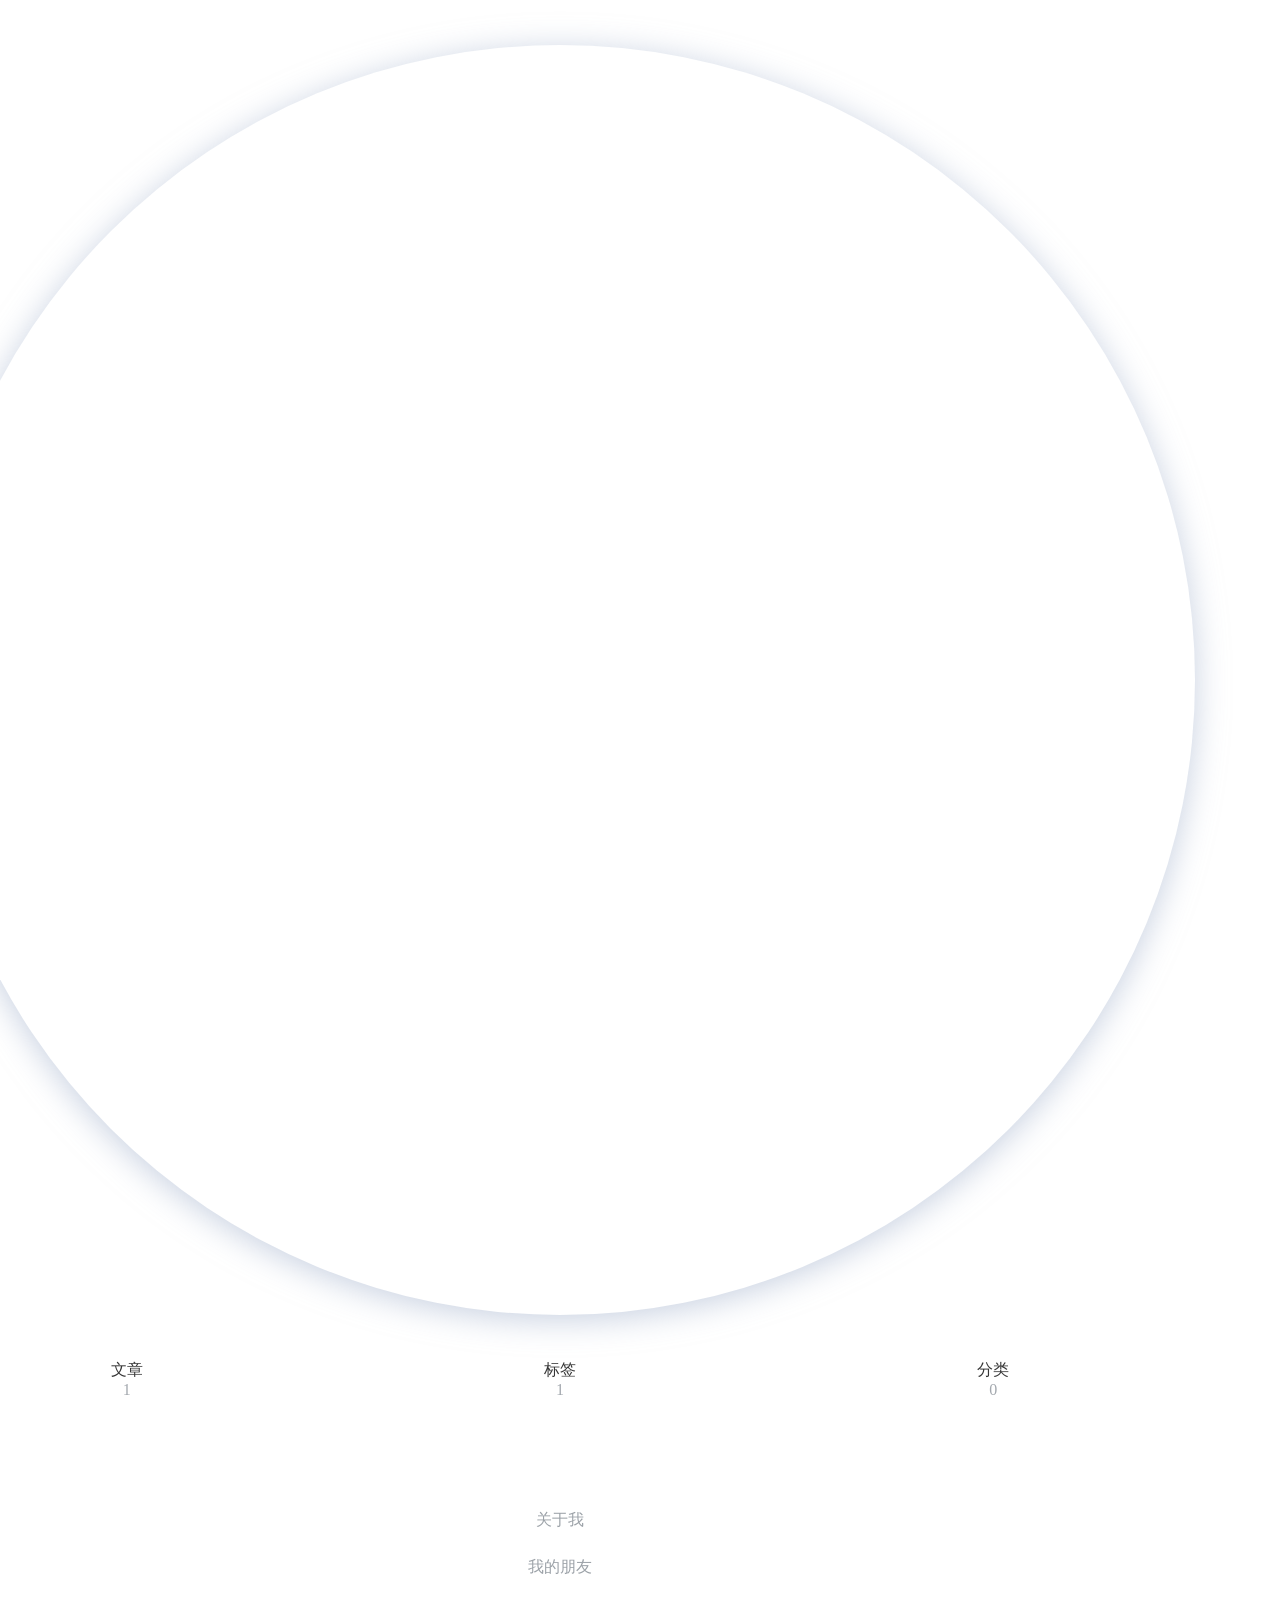
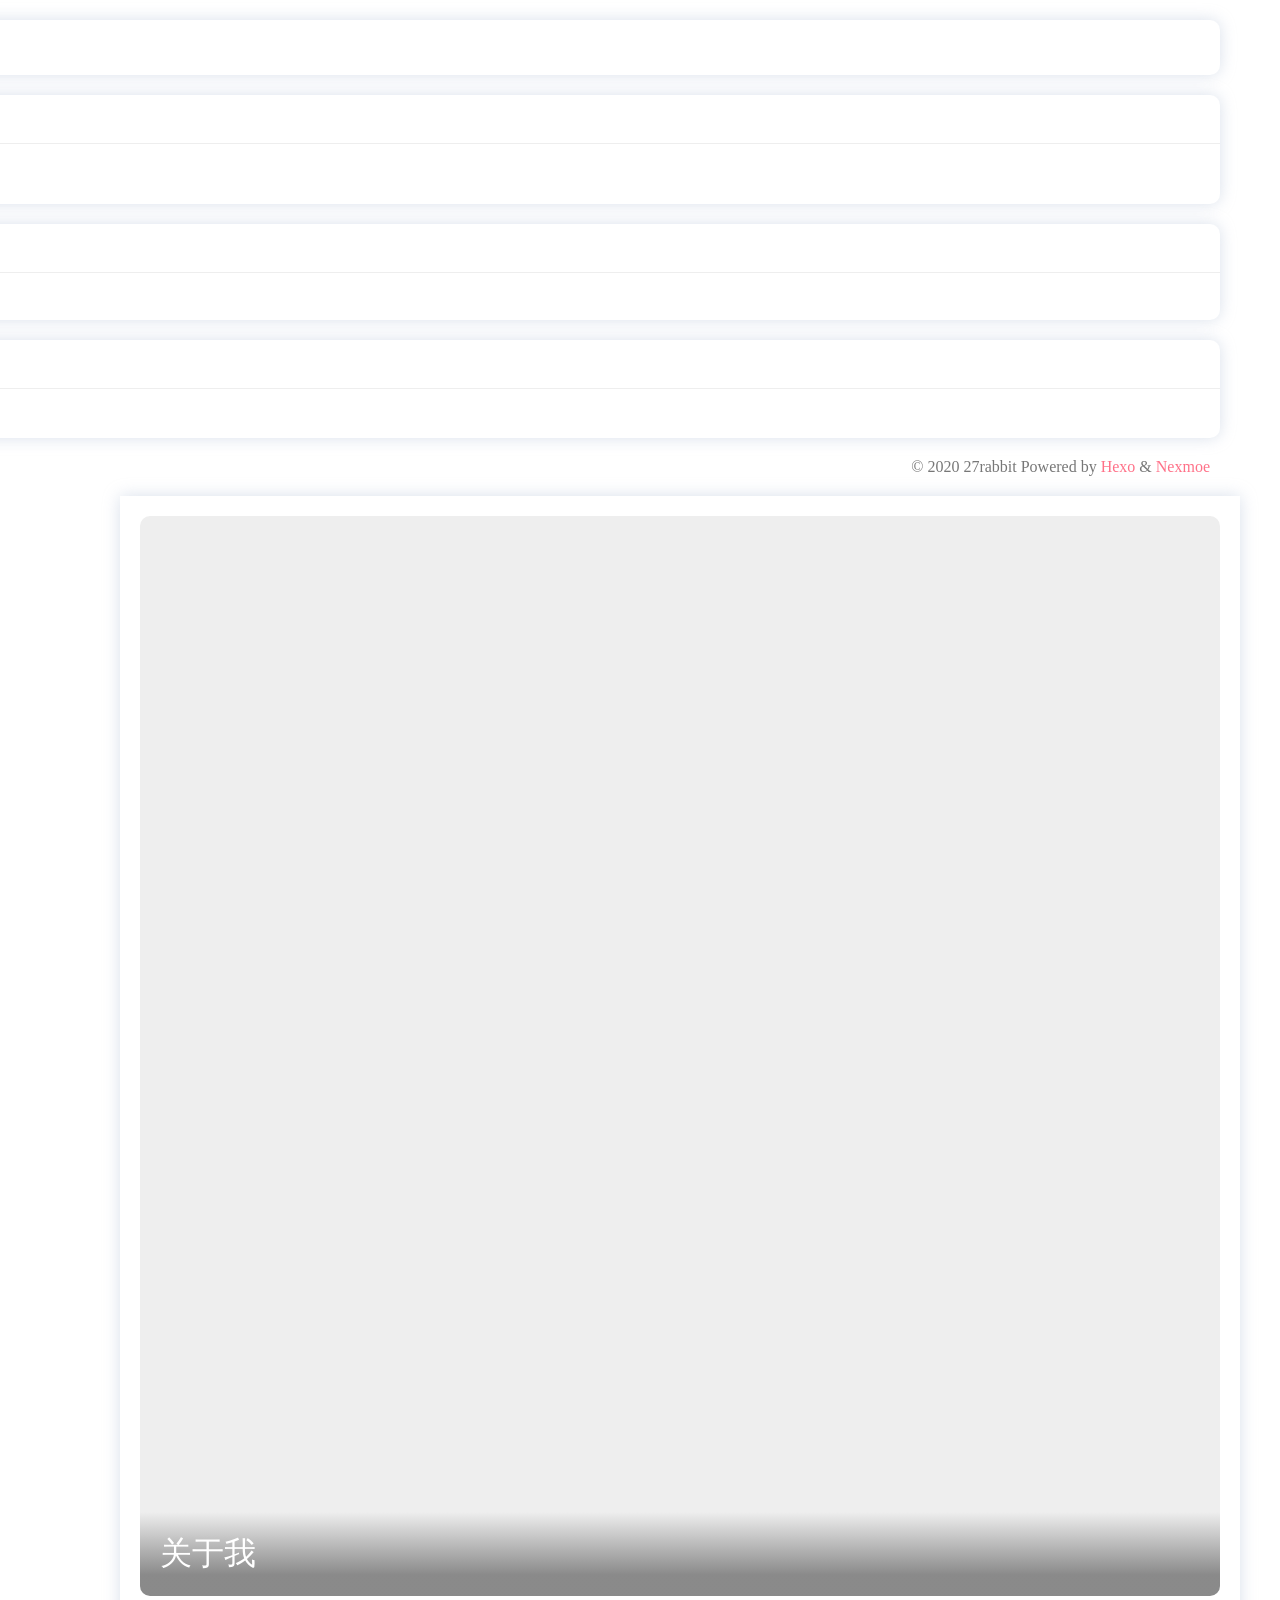
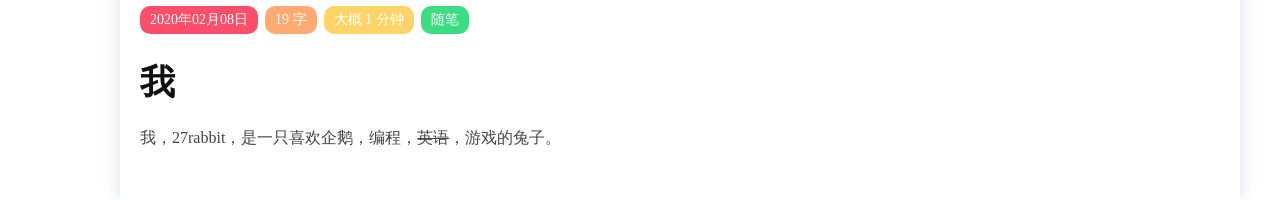
==== commit caf72db8: "Site updated: 2020-02-13 20:38:14" ====
--- a/index.html
+++ b/index.html
@@ -10,7 +10,7 @@
   
   
 
-  <link rel="shortcut icon" href="/favicon.ico" type="image/png" />
+  <link rel="shortcut icon" href="https://s2.ax1x.com/2020/02/13/1O9ffJ.png" type="image/png" />
   <meta property="og:type" content="website">
 <meta property="og:title" content="27rabbit">
 <meta property="og:url" content="http://27rabbit.xyz/index.html">
@@ -22,7 +22,7 @@
   <link rel="stylesheet" href="https://cdn.jsdelivr.net/npm/highlight.js@9.15.8/styles/atom-one-dark.css">
   
   <link rel="stylesheet" href="//at.alicdn.com/t/font_1038733_0xvrvpg9c0r.css">
-  <link rel="stylesheet" href="/css/style.css?v=1581592883261">
+  <link rel="stylesheet" href="/css/style.css?v=1581597419950">
 
    
     <style>
@@ -101,8 +101,6 @@
             <i class="nexmoefont icon-bilibili"></i>
         </a><a class="mdui-ripple" href="https://github.com/27rabbit-penguin/" target="_blank" mdui-tooltip="{content: 'GitHub'}" style="color: rgb(25, 23, 23);background-color: rgba(25, 23, 23, .15);">
             <i class="nexmoefont icon-github"></i>
-        </a><a class="mdui-ripple" href="https://space.bilibili.com/182600009/" target="_blank" mdui-tooltip="{content: 'LOJ'}" style="color: rgb(231, 106, 141);background-color: rgba(231, 106, 141, .15);">
-            <i class="nexmoefont icon-loj"></i>
         </a>
     </div>
 </div>
@@ -178,7 +176,7 @@
 <script>hljs.initHighlightingOnLoad();</script>
 <script src="https://cdn.jsdelivr.net/npm/lazysizes@5.1.0/lazysizes.min.js"></script>
 
-<script src="/js/app.js?v=1581592883263"></script>
+<script src="/js/app.js?v=1581597419953"></script>
 
 
     <script src="https://cdn.jsdelivr.net/gh/xtaodada/xtaodada.github.io@0.0.2/copy.js"></script>
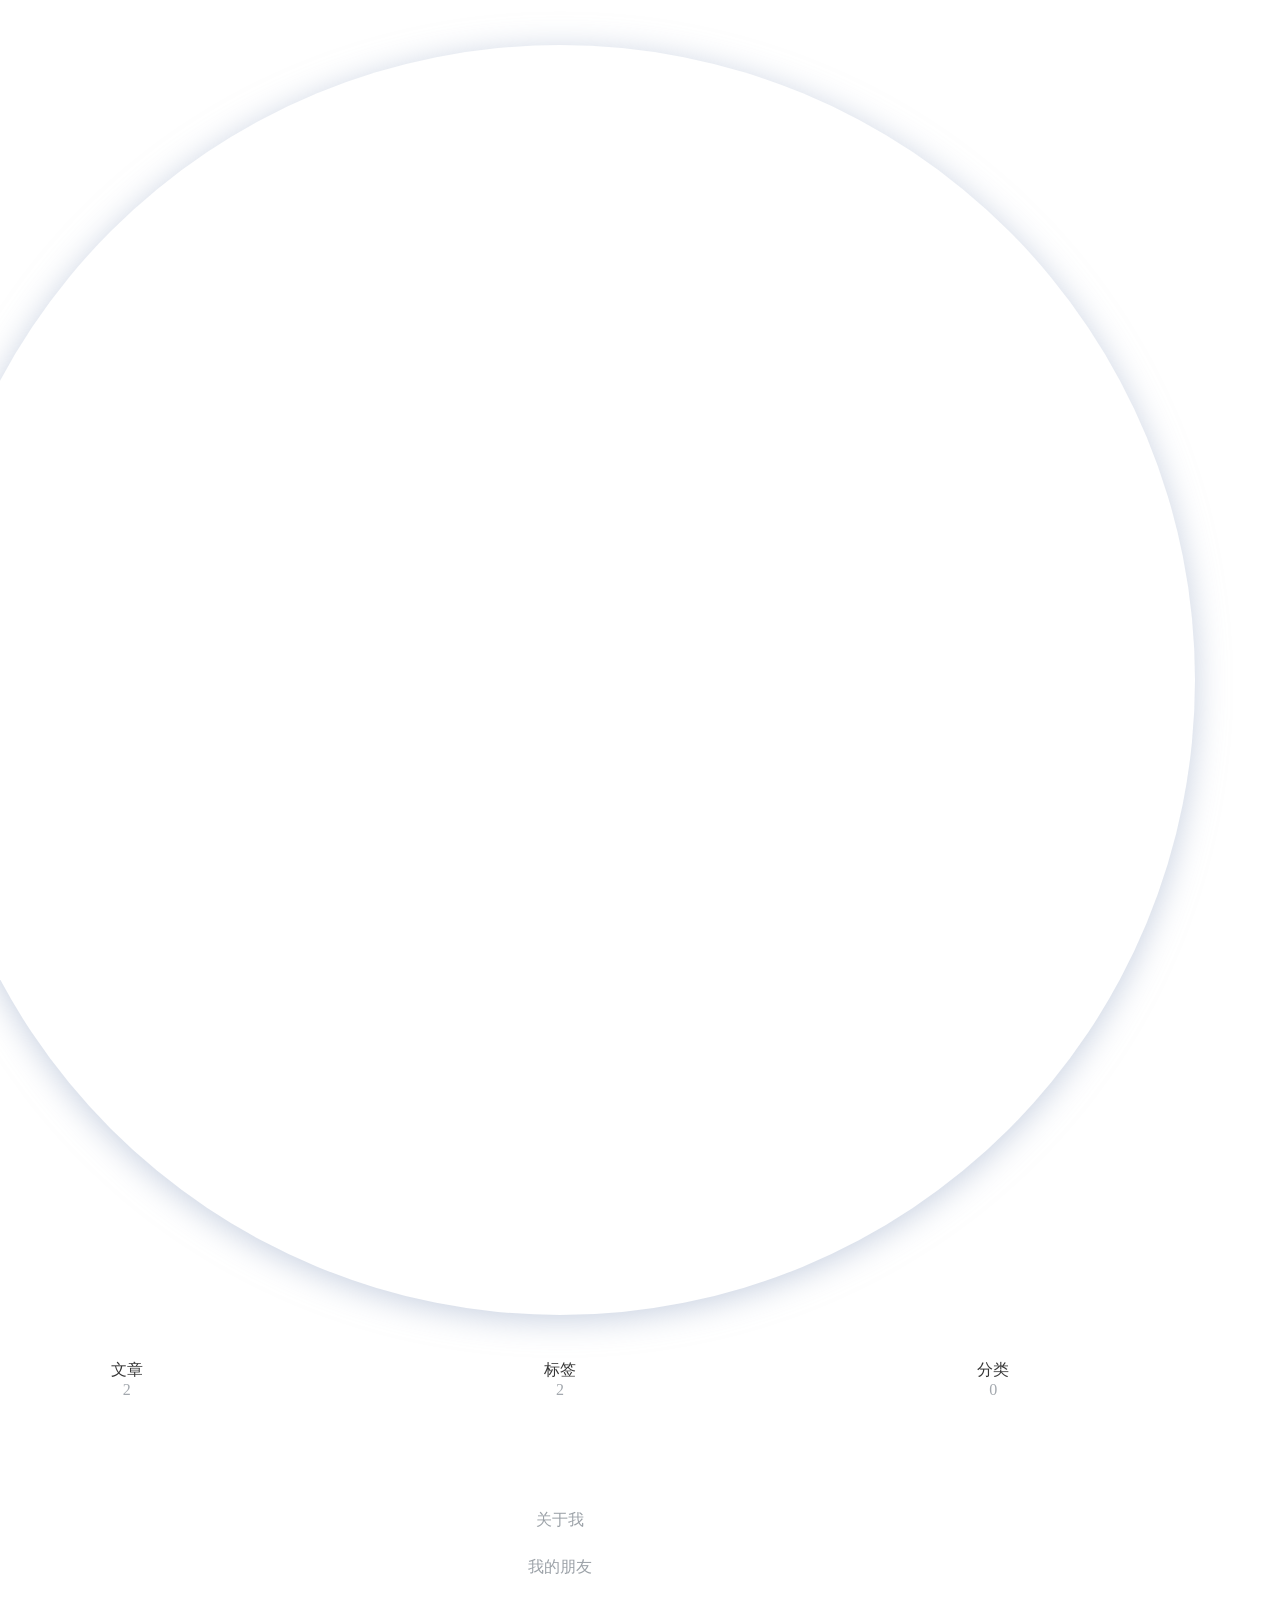
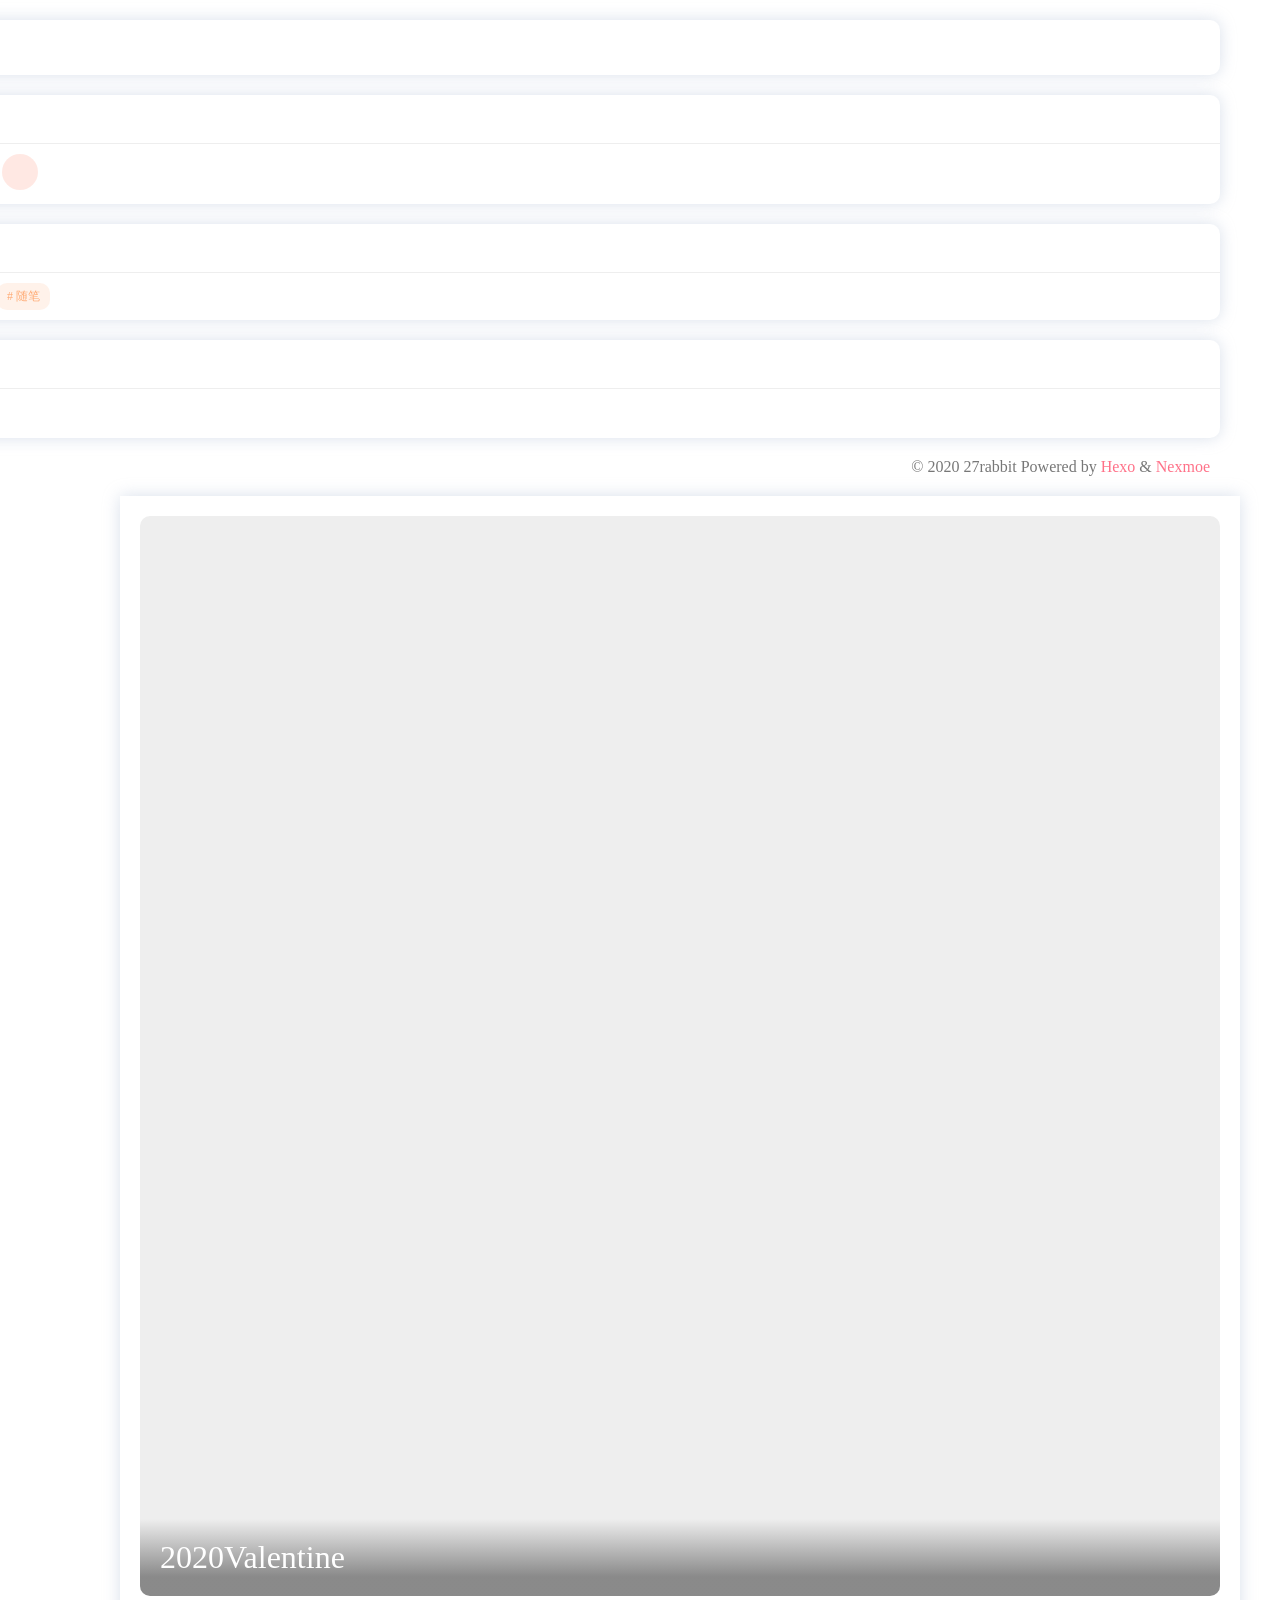
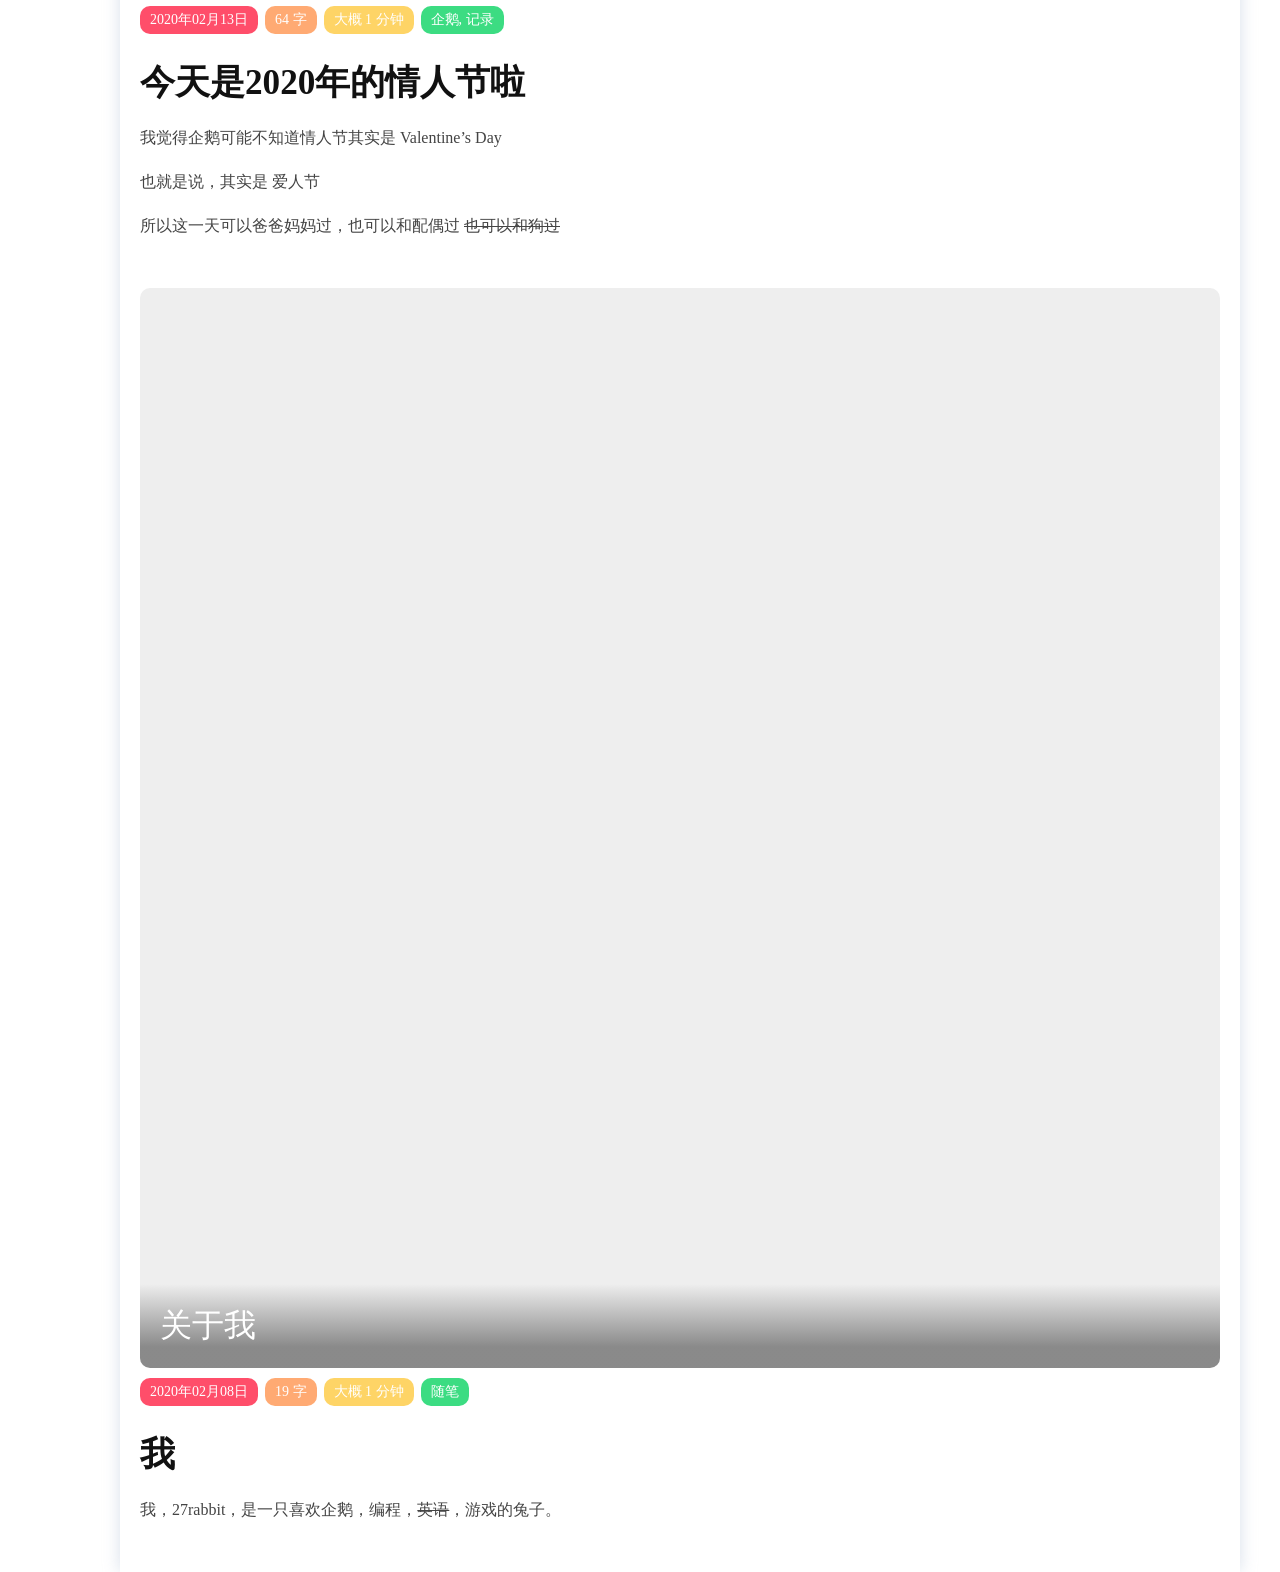
==== commit ae9233f0: "Site updated: 2020-02-14 10:41:19" ====
--- a/index.html
+++ b/index.html
@@ -10,7 +10,7 @@
   
   
 
-  <link rel="shortcut icon" href="https://s2.ax1x.com/2020/02/13/1O9ffJ.png" type="image/png" />
+  <link rel="shortcut icon" href="/favicon.ico" type="image/png" />
   <meta property="og:type" content="website">
 <meta property="og:title" content="27rabbit">
 <meta property="og:url" content="http://27rabbit.xyz/index.html">
@@ -22,7 +22,7 @@
   <link rel="stylesheet" href="https://cdn.jsdelivr.net/npm/highlight.js@9.15.8/styles/atom-one-dark.css">
   
   <link rel="stylesheet" href="//at.alicdn.com/t/font_1038733_0xvrvpg9c0r.css">
-  <link rel="stylesheet" href="/css/style.css?v=1581597419950">
+  <link rel="stylesheet" href="/css/style.css?v=1581648075715">
 
    
     <style>
@@ -56,8 +56,8 @@
         </a>
     </div>
     <div class="nexmoe-count">
-        <div><span>文章</span>1</div>
-        <div><span>标签</span>1</div>
+        <div><span>文章</span>2</div>
+        <div><span>标签</span>2</div>
         <div><span>分类</span>0</div>
     </div>
     <ul class="nexmoe-list mdui-list" mdui-collapse="{accordion: true}">
@@ -101,6 +101,8 @@
             <i class="nexmoefont icon-bilibili"></i>
         </a><a class="mdui-ripple" href="https://github.com/27rabbit-penguin/" target="_blank" mdui-tooltip="{content: 'GitHub'}" style="color: rgb(25, 23, 23);background-color: rgba(25, 23, 23, .15);">
             <i class="nexmoefont icon-github"></i>
+        </a><a class="mdui-ripple" href="https://s2.ax1x.com/2020/02/13/1Od7RO.png" target="_blank" mdui-tooltip="{content: 'QQ'}" style="color: rgb(255, 99, 71);background-color: rgba(255, 99, 71, .15);">
+            <i class="nexmoefont icon-QQ"></i>
         </a>
     </div>
 </div>
@@ -112,7 +114,7 @@
   <div class="nexmoe-widget-wrap">
     <h3 class="nexmoe-widget-title">标签云</h3>
     <div id="randomtagcloud" class="nexmoe-widget tagcloud">
-      <a href="/tags/%E9%9A%8F%E7%AC%94/" style="font-size: 10px;">随笔</a>
+      <a href="/tags/%E4%BC%81%E9%B9%85-%E8%AE%B0%E5%BD%95/" style="font-size: 10px;">企鹅, 记录</a> <a href="/tags/%E9%9A%8F%E7%AC%94/" style="font-size: 10px;">随笔</a>
     </div>
     
   </div>
@@ -141,6 +143,34 @@
         <section class="nexmoe-posts">
     
     <div class="nexmoe-post">
+        <a href="/2020/02/13/2020Valentine/">
+            
+                <div class="nexmoe-post-cover mdui-ripple" style="padding-bottom: 100%;"> 
+                    <img data-src="https://i.loli.net/2020/02/13/C8mOFnyp7YLqkBA.jpg" data-sizes="auto" alt="2020Valentine" class="lazyload">
+                    <h1>2020Valentine</h1>
+                </div>
+            
+        </a>
+        <div class="nexmoe-post-meta">
+            <a><i class="nexmoefont icon-calendar-fill"></i>2020年02月13日</a>
+            <a><i class="nexmoefont icon-areachart"></i>64 字</a>
+            <a><i class="nexmoefont icon-time-circle-fill"></i>大概 1 分钟</a>
+            
+            
+                <a class="nexmoefont icon-tag-fill -link" href="/tags/%E4%BC%81%E9%B9%85-%E8%AE%B0%E5%BD%95/" rel="tag">企鹅, 记录</a>
+            
+        </div>
+        <article>
+            
+                <h1 id="今天是2020年的情人节啦"><a href="#今天是2020年的情人节啦" class="headerlink" title="今天是2020年的情人节啦"></a>今天是2020年的情人节啦</h1><p>我觉得企鹅可能不知道情人节其实是 Valentine’s Day</p>
+<p>也就是说，其实是 爱人节</p>
+<p>所以这一天可以爸爸妈妈过，也可以和配偶过 <s>也可以和狗过</s></p>
+
+            
+        </article>
+    </div>
+    
+    <div class="nexmoe-post">
         <a href="/2020/02/08/about-me/">
             
                 <div class="nexmoe-post-cover mdui-ripple" style="padding-bottom: 100%;"> 
@@ -176,7 +206,7 @@
 <script>hljs.initHighlightingOnLoad();</script>
 <script src="https://cdn.jsdelivr.net/npm/lazysizes@5.1.0/lazysizes.min.js"></script>
 
-<script src="/js/app.js?v=1581597419953"></script>
+<script src="/js/app.js?v=1581648075718"></script>
 
 
     <script src="https://cdn.jsdelivr.net/gh/xtaodada/xtaodada.github.io@0.0.2/copy.js"></script>
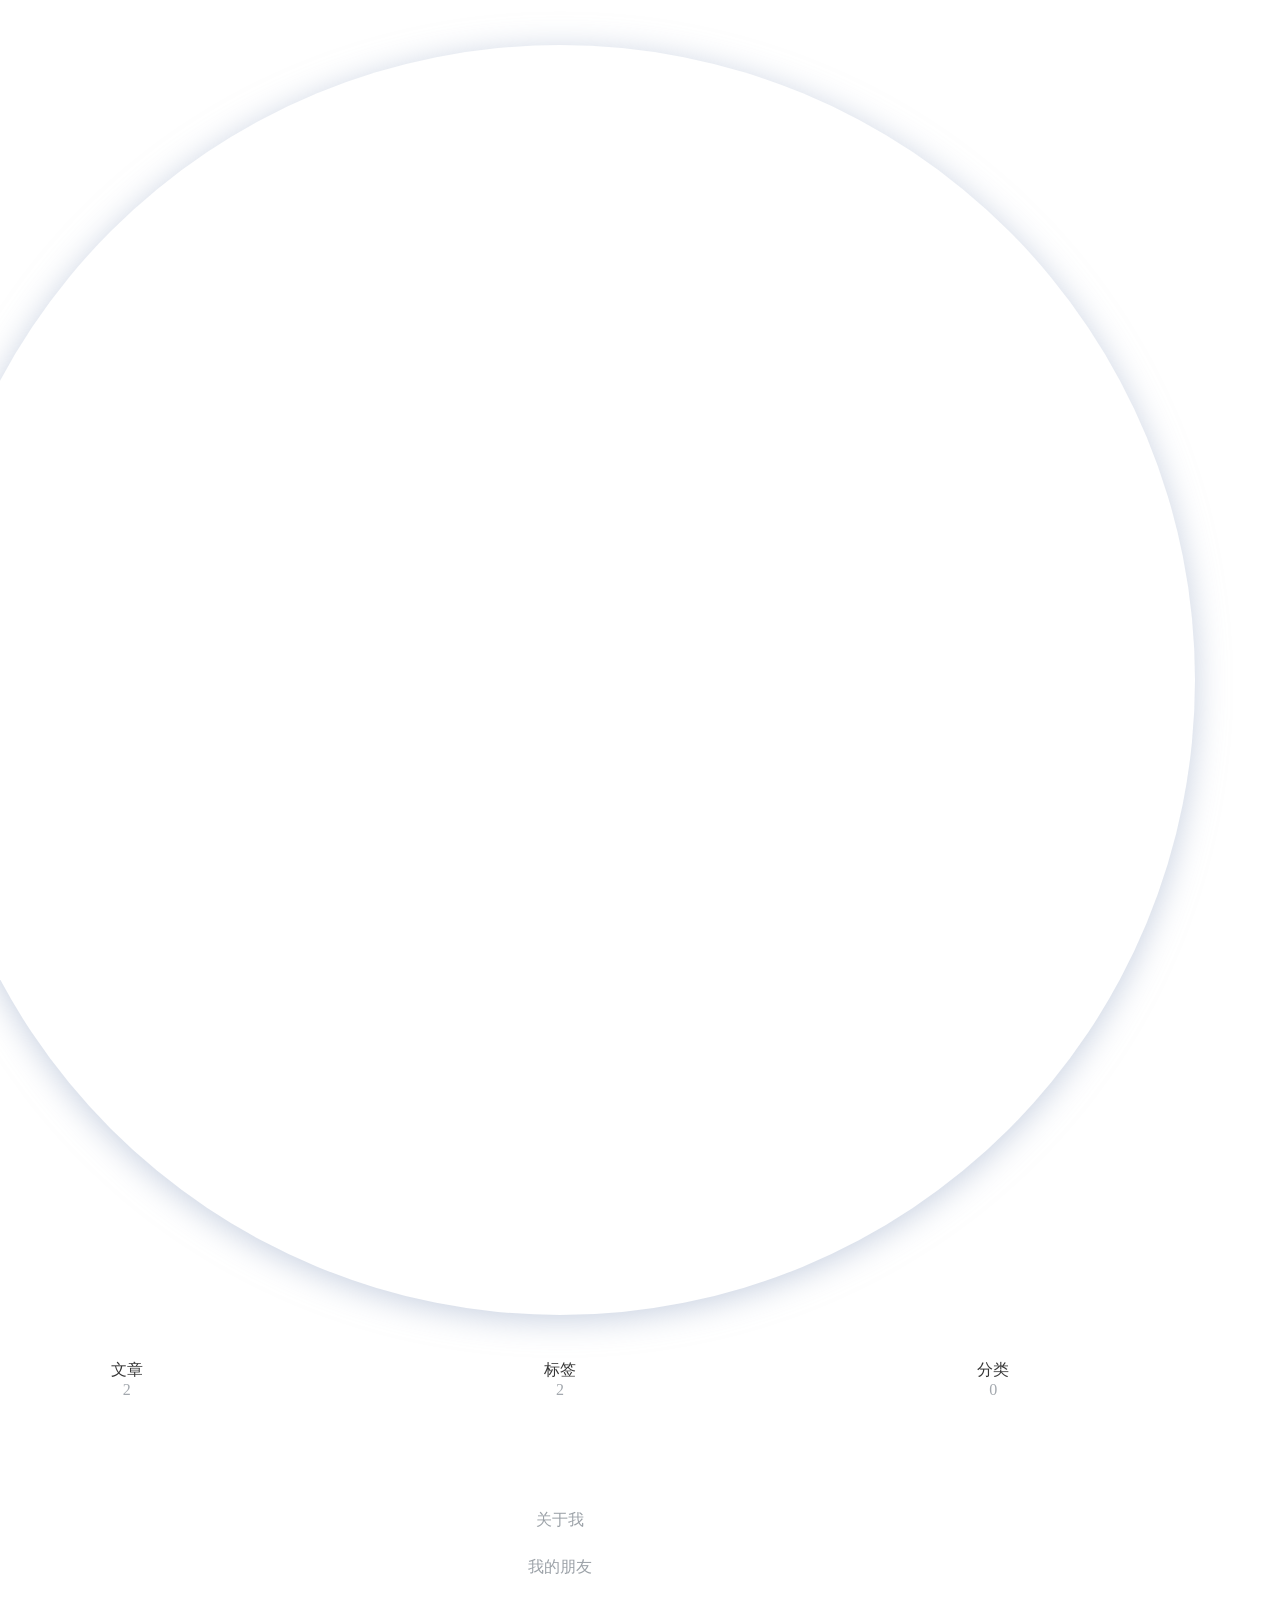
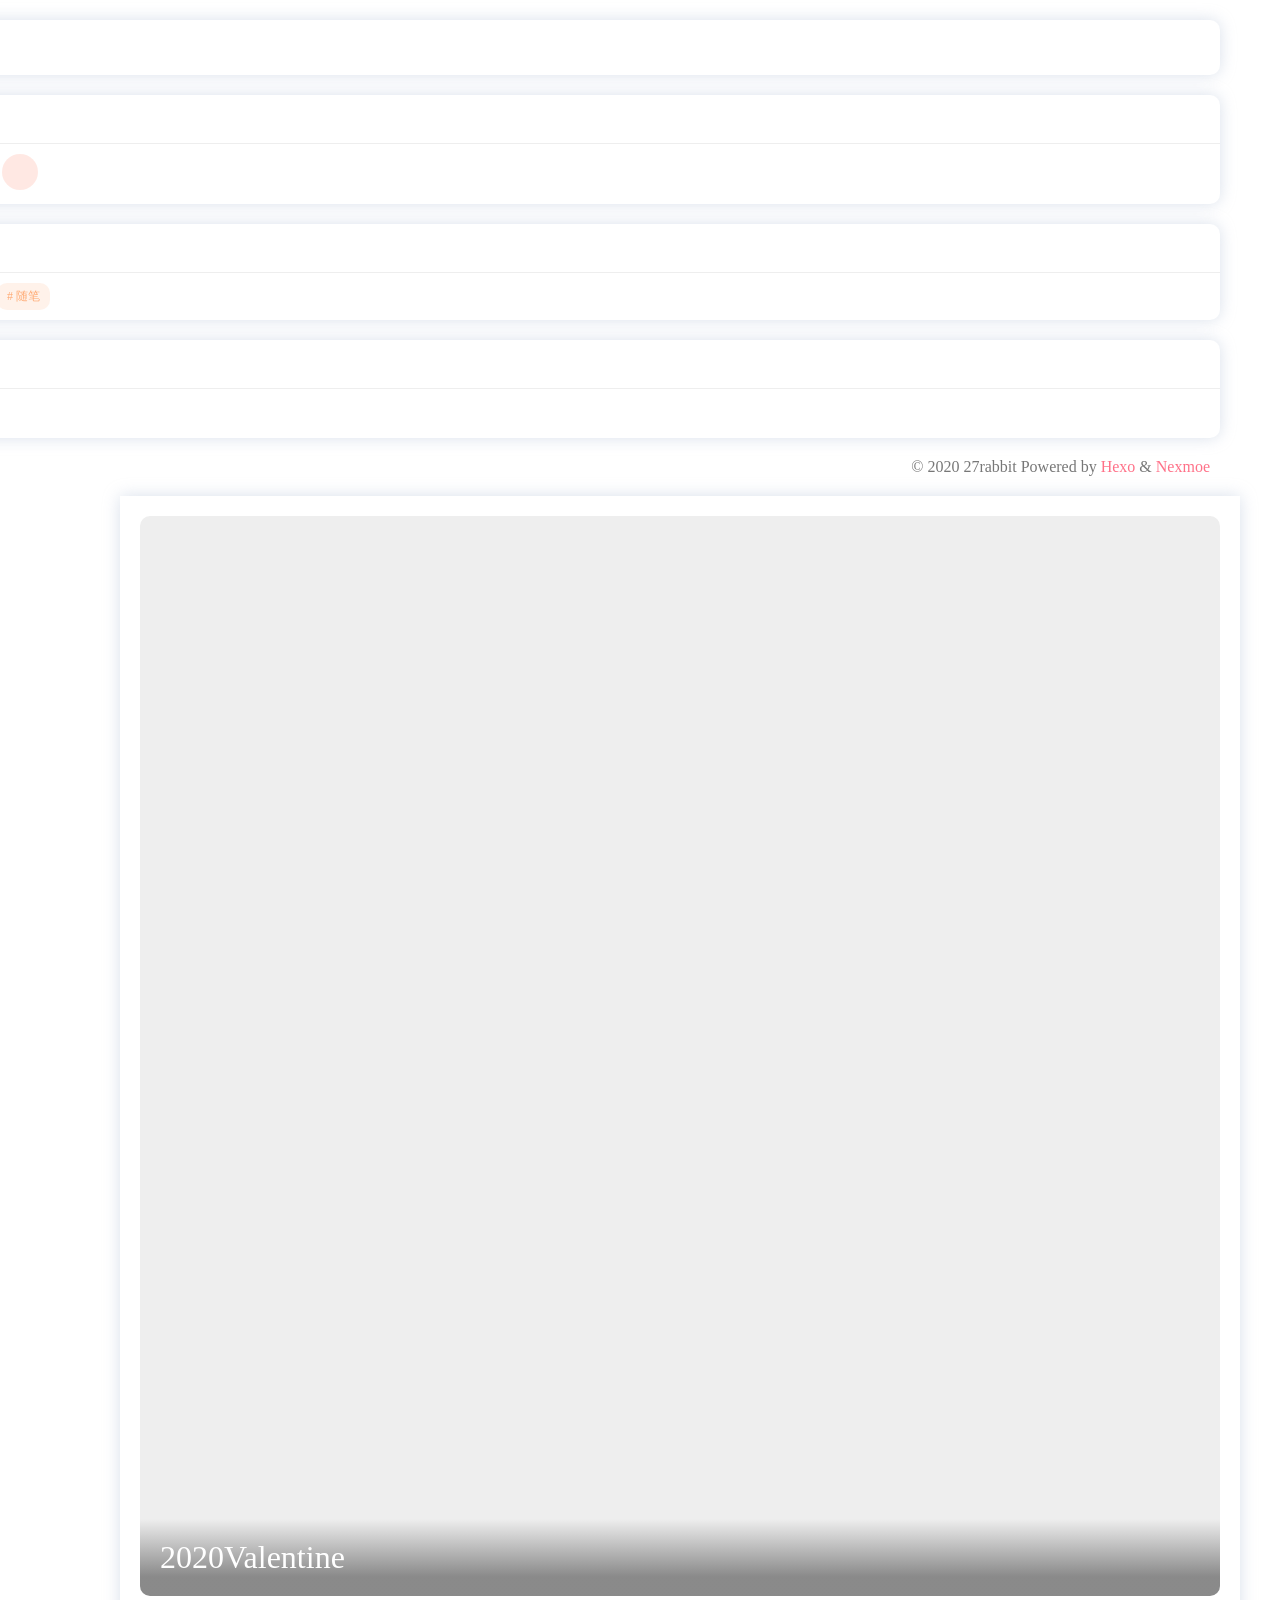
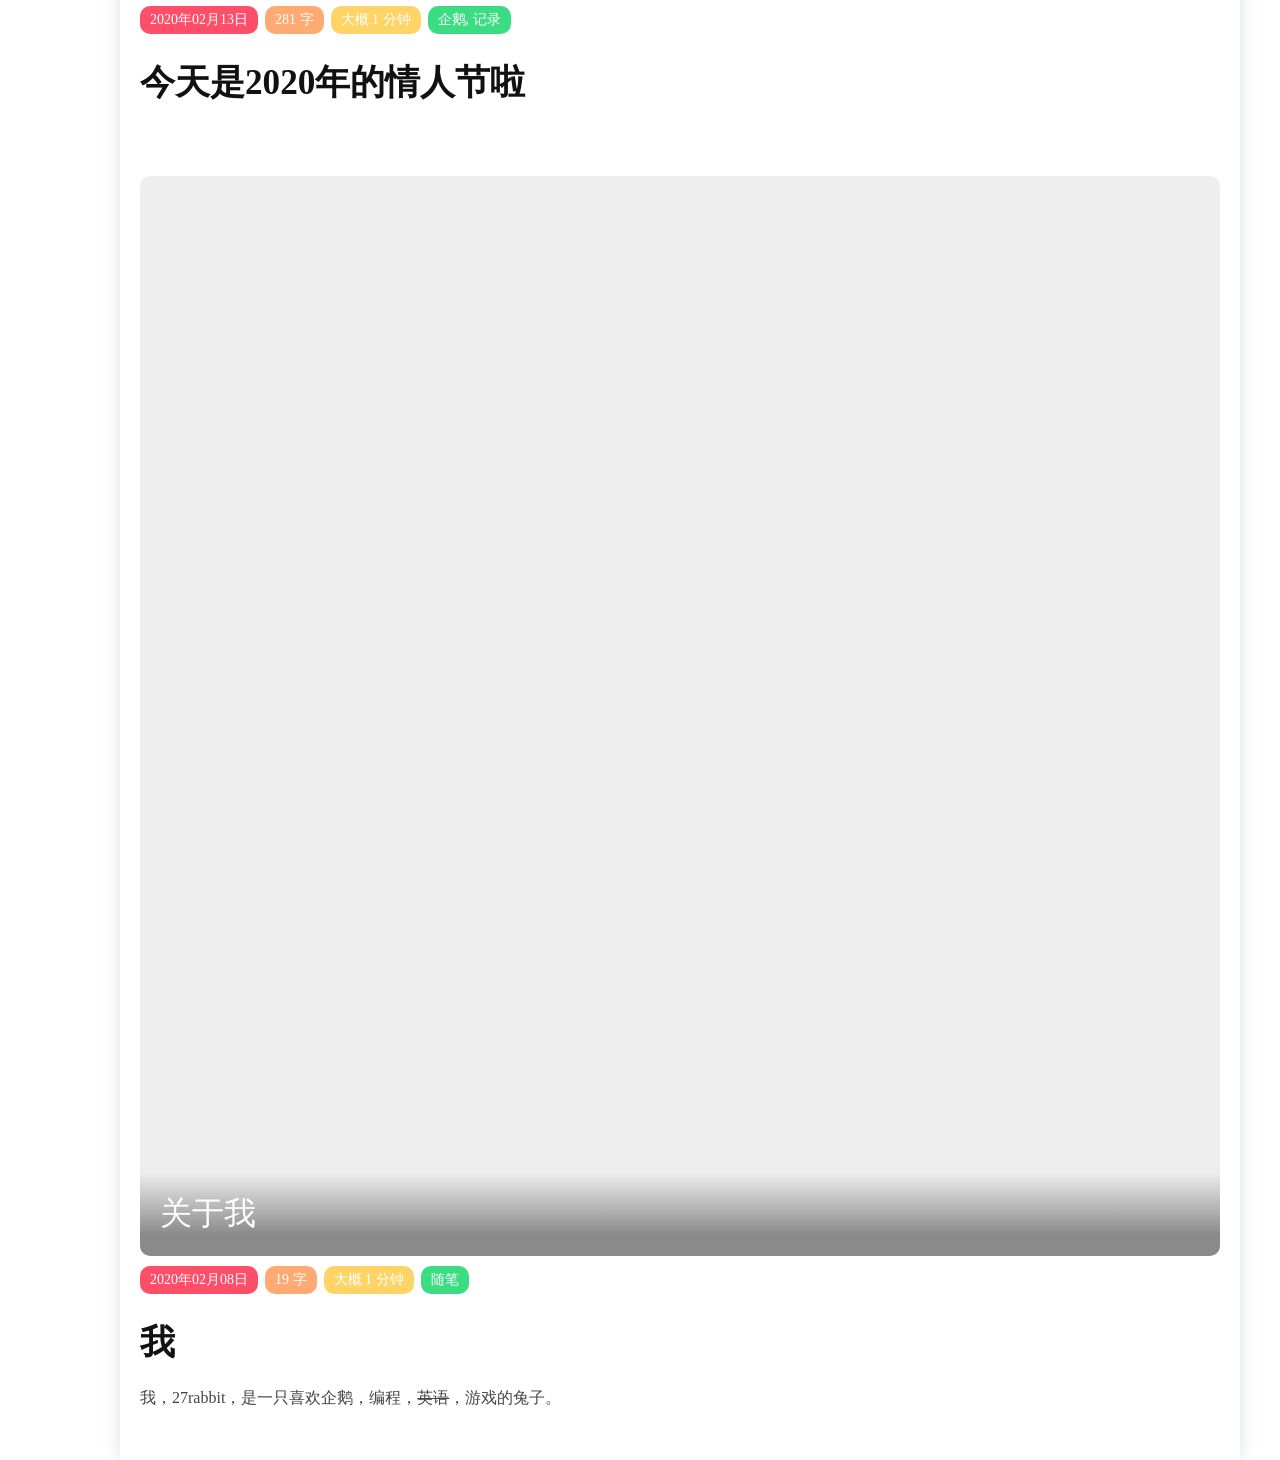
==== commit 9d86ea5f: "Site updated: 2020-02-14 11:29:47" ====
--- a/index.html
+++ b/index.html
@@ -22,7 +22,7 @@
   <link rel="stylesheet" href="https://cdn.jsdelivr.net/npm/highlight.js@9.15.8/styles/atom-one-dark.css">
   
   <link rel="stylesheet" href="//at.alicdn.com/t/font_1038733_0xvrvpg9c0r.css">
-  <link rel="stylesheet" href="/css/style.css?v=1581648075715">
+  <link rel="stylesheet" href="/css/style.css?v=1581650983672">
 
    
     <style>
@@ -153,7 +153,7 @@
         </a>
         <div class="nexmoe-post-meta">
             <a><i class="nexmoefont icon-calendar-fill"></i>2020年02月13日</a>
-            <a><i class="nexmoefont icon-areachart"></i>64 字</a>
+            <a><i class="nexmoefont icon-areachart"></i>281 字</a>
             <a><i class="nexmoefont icon-time-circle-fill"></i>大概 1 分钟</a>
             
             
@@ -162,10 +162,7 @@
         </div>
         <article>
             
-                <h1 id="今天是2020年的情人节啦"><a href="#今天是2020年的情人节啦" class="headerlink" title="今天是2020年的情人节啦"></a>今天是2020年的情人节啦</h1><p>我觉得企鹅可能不知道情人节其实是 Valentine’s Day</p>
-<p>也就是说，其实是 爱人节</p>
-<p>所以这一天可以爸爸妈妈过，也可以和配偶过 <s>也可以和狗过</s></p>
-
+                <h1 id="今天是2020年的情人节啦"><a href="#今天是2020年的情人节啦" class="headerlink" title="今天是2020年的情人节啦"></a>今天是2020年的情人节啦</h1>
             
         </article>
     </div>
@@ -206,7 +203,7 @@
 <script>hljs.initHighlightingOnLoad();</script>
 <script src="https://cdn.jsdelivr.net/npm/lazysizes@5.1.0/lazysizes.min.js"></script>
 
-<script src="/js/app.js?v=1581648075718"></script>
+<script src="/js/app.js?v=1581650983675"></script>
 
 
     <script src="https://cdn.jsdelivr.net/gh/xtaodada/xtaodada.github.io@0.0.2/copy.js"></script>
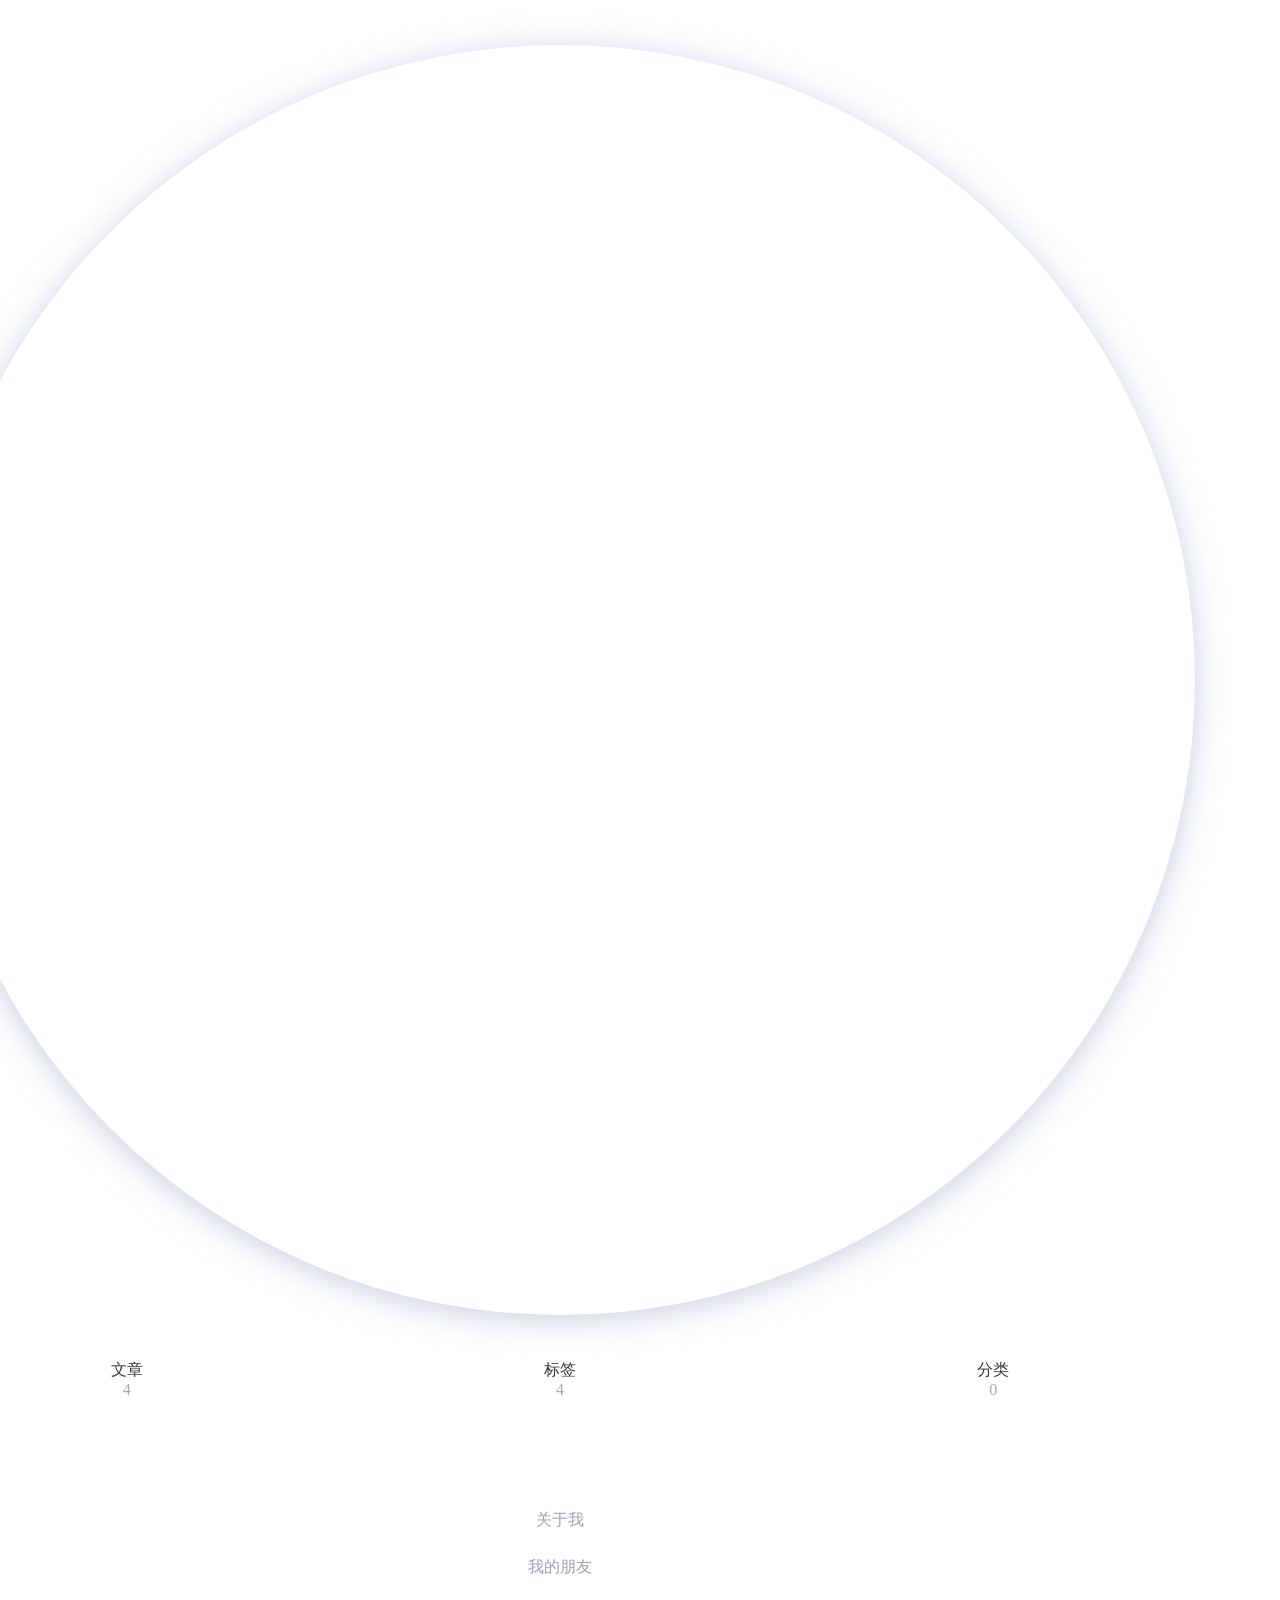
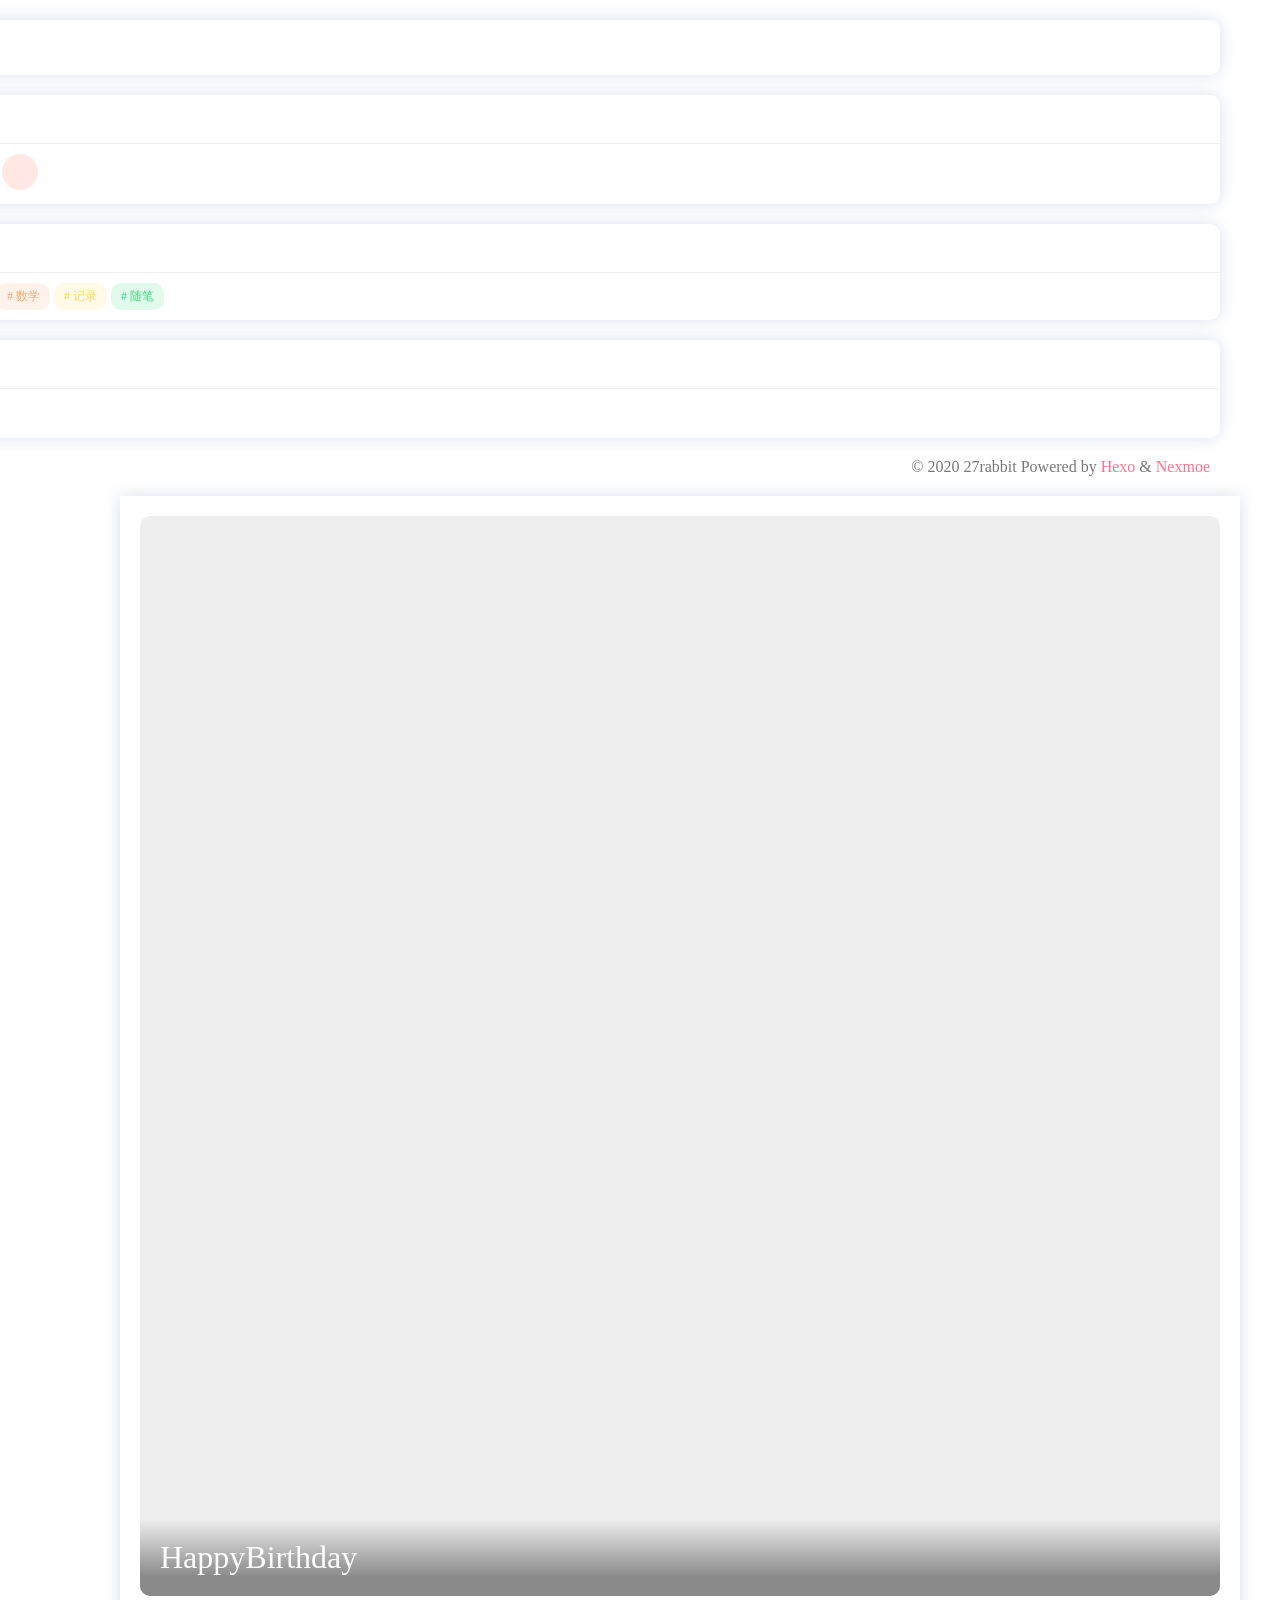
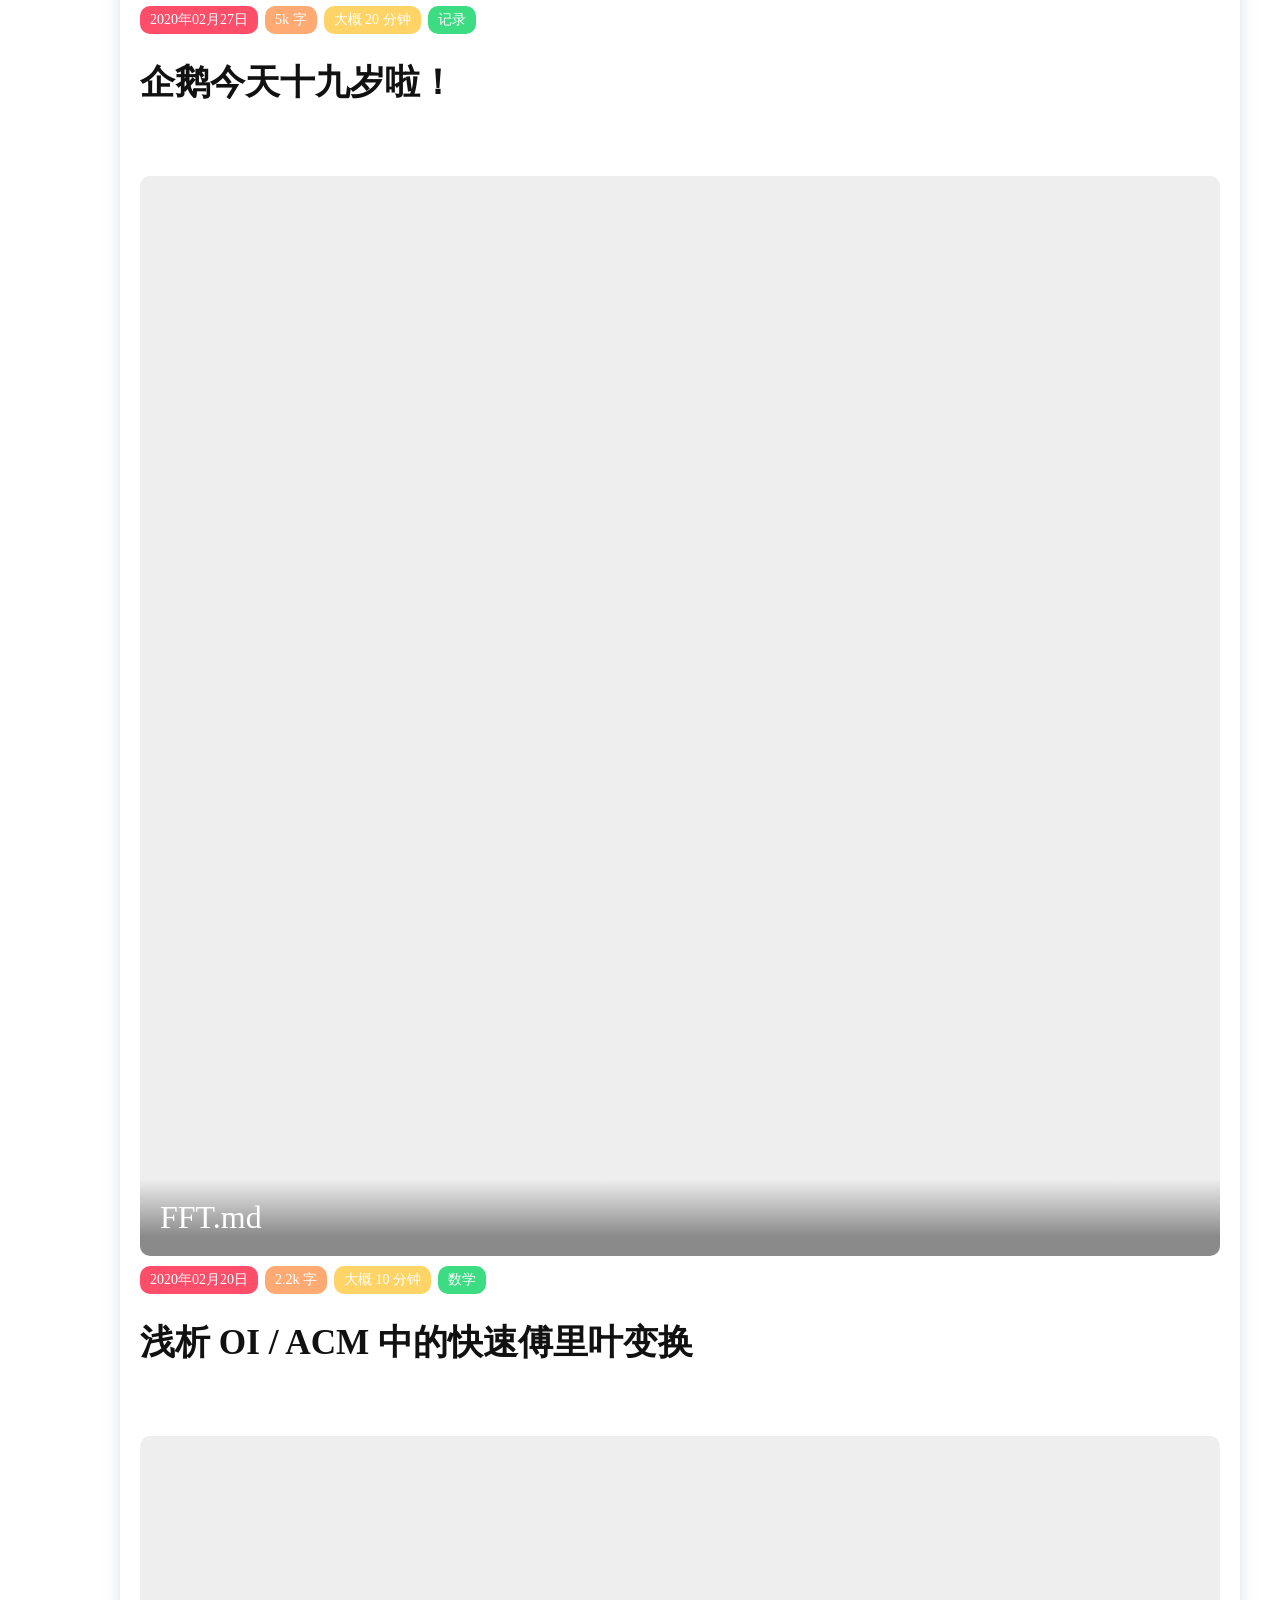
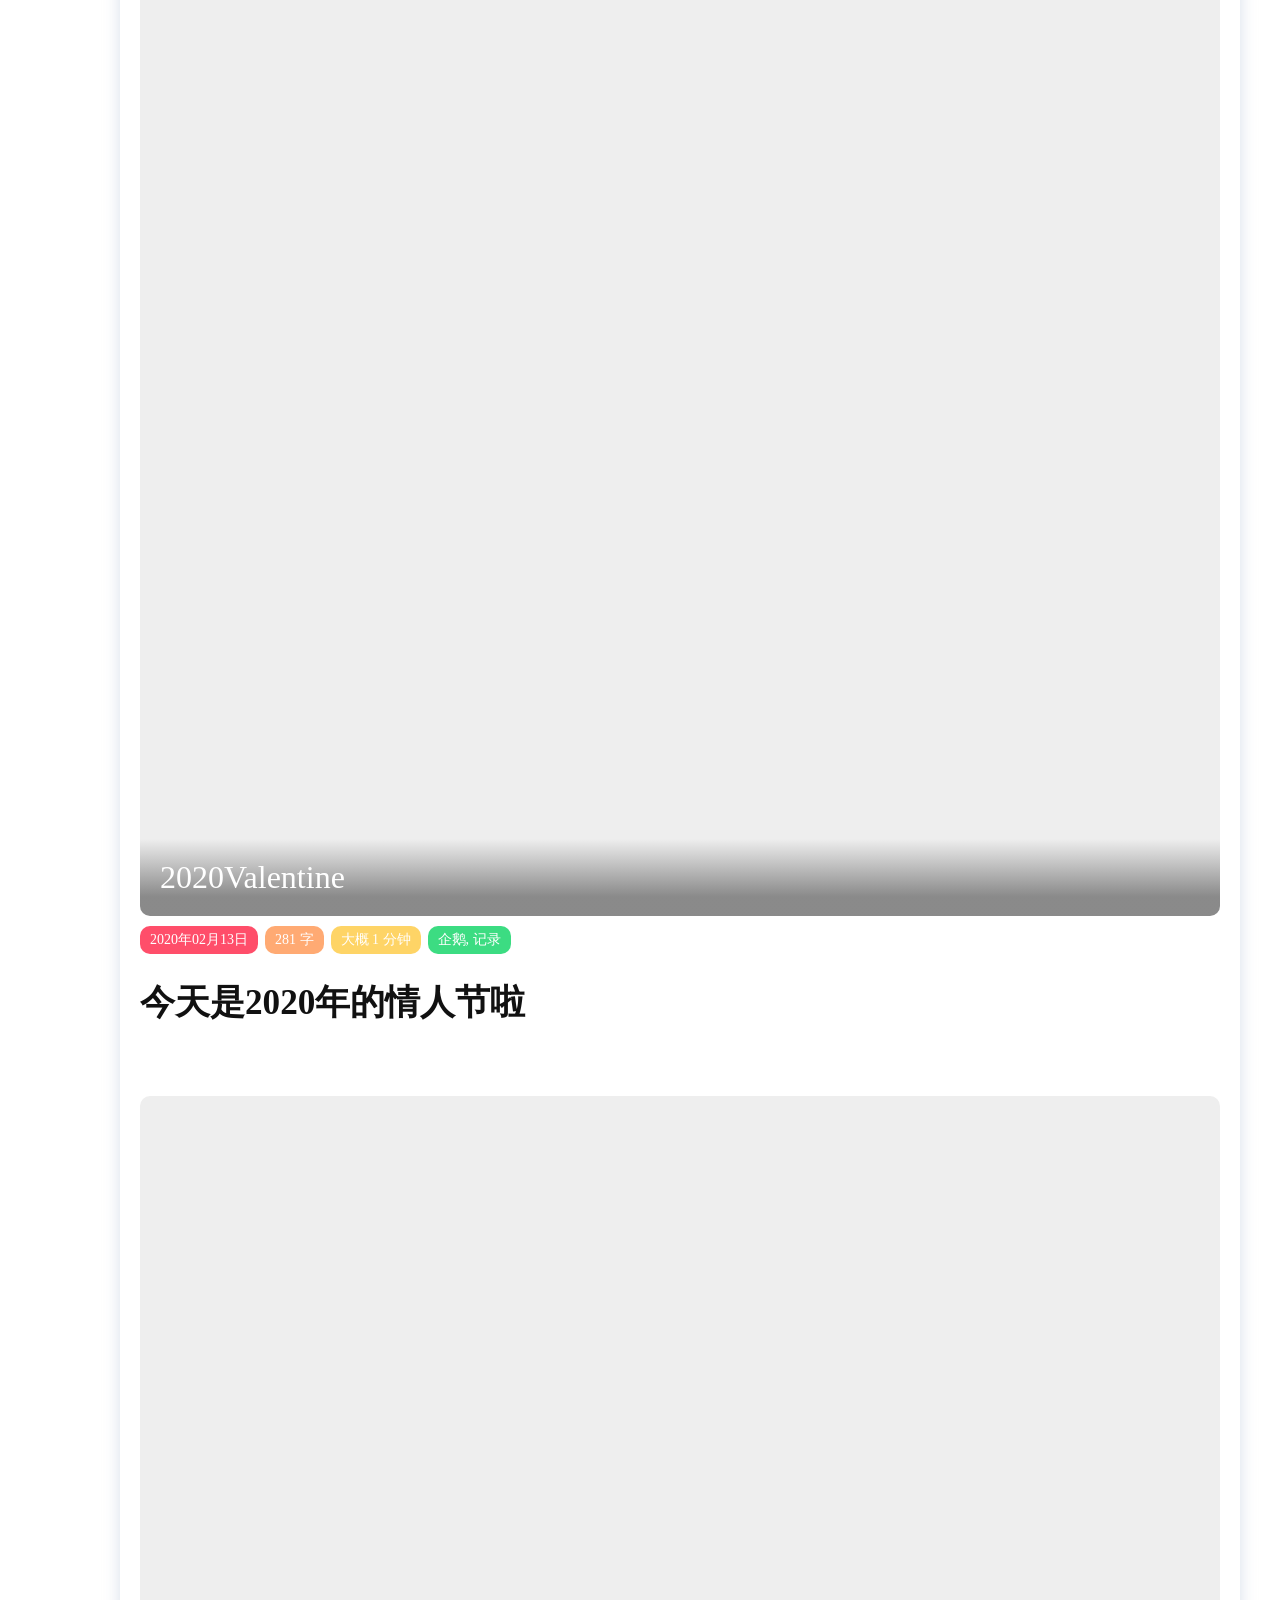
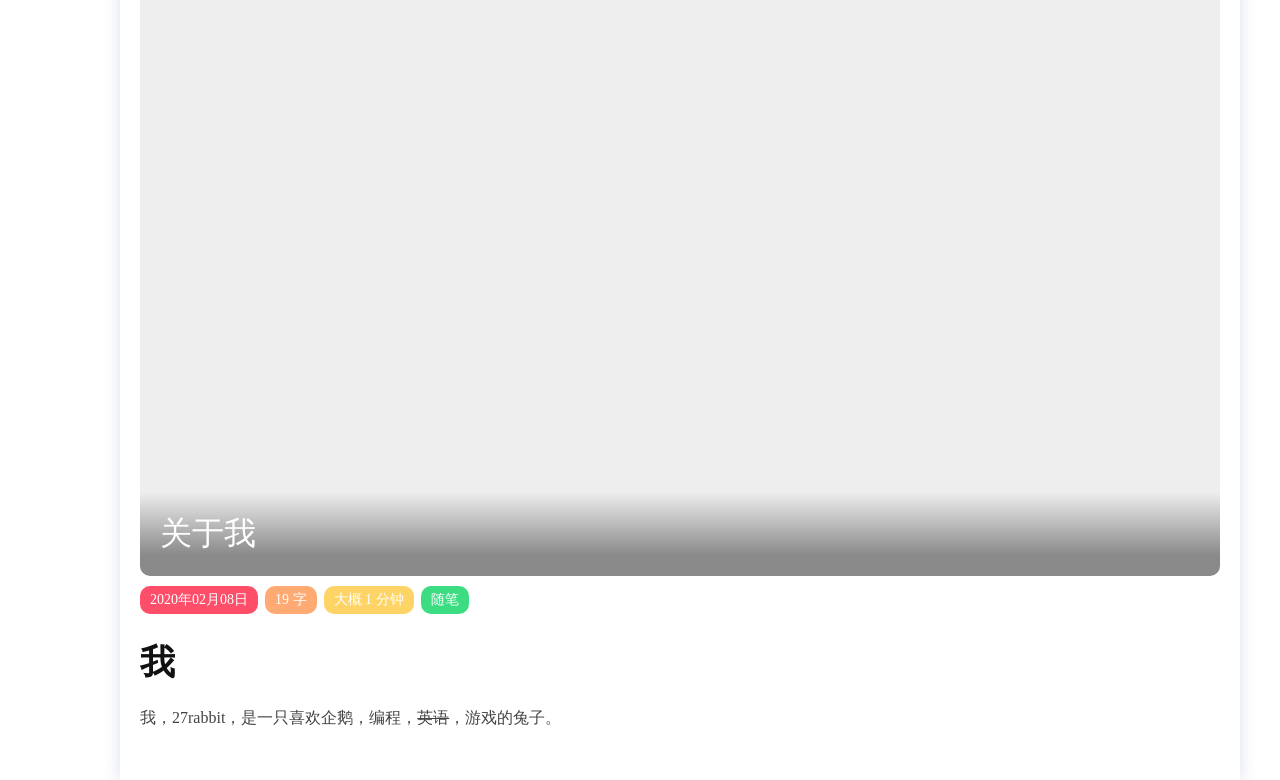
==== commit 726186f1: "Site updated: 2020-02-27 21:41:21" ====
--- a/index.html
+++ b/index.html
@@ -22,7 +22,7 @@
   <link rel="stylesheet" href="https://cdn.jsdelivr.net/npm/highlight.js@9.15.8/styles/atom-one-dark.css">
   
   <link rel="stylesheet" href="//at.alicdn.com/t/font_1038733_0xvrvpg9c0r.css">
-  <link rel="stylesheet" href="/css/style.css?v=1581650983672">
+  <link rel="stylesheet" href="/css/style.css?v=1582810877699">
 
    
     <style>
@@ -56,8 +56,8 @@
         </a>
     </div>
     <div class="nexmoe-count">
-        <div><span>文章</span>2</div>
-        <div><span>标签</span>2</div>
+        <div><span>文章</span>4</div>
+        <div><span>标签</span>4</div>
         <div><span>分类</span>0</div>
     </div>
     <ul class="nexmoe-list mdui-list" mdui-collapse="{accordion: true}">
@@ -114,7 +114,7 @@
   <div class="nexmoe-widget-wrap">
     <h3 class="nexmoe-widget-title">标签云</h3>
     <div id="randomtagcloud" class="nexmoe-widget tagcloud">
-      <a href="/tags/%E4%BC%81%E9%B9%85-%E8%AE%B0%E5%BD%95/" style="font-size: 10px;">企鹅, 记录</a> <a href="/tags/%E9%9A%8F%E7%AC%94/" style="font-size: 10px;">随笔</a>
+      <a href="/tags/%E4%BC%81%E9%B9%85-%E8%AE%B0%E5%BD%95/" style="font-size: 10px;">企鹅, 记录</a> <a href="/tags/%E6%95%B0%E5%AD%A6/" style="font-size: 10px;">数学</a> <a href="/tags/%E8%AE%B0%E5%BD%95/" style="font-size: 10px;">记录</a> <a href="/tags/%E9%9A%8F%E7%AC%94/" style="font-size: 10px;">随笔</a>
     </div>
     
   </div>
@@ -143,6 +143,58 @@
         <section class="nexmoe-posts">
     
     <div class="nexmoe-post">
+        <a href="/2020/02/27/HappyBirthday/">
+            
+                <div class="nexmoe-post-cover mdui-ripple" 
+                    style="padding-bottom: 100%;"
+                > 
+                    <img data-src="https://i.loli.net/2020/02/27/6s9gQWvBr3Jtwxj.jpg" data-sizes="auto" alt="HappyBirthday" class="lazyload">
+                    <h1>HappyBirthday</h1>
+                </div>
+            
+        </a>
+        <div class="nexmoe-post-meta">
+            <a><i class="nexmoefont icon-calendar-fill"></i>2020年02月27日</a>
+            <a><i class="nexmoefont icon-areachart"></i>5k 字</a>
+            <a><i class="nexmoefont icon-time-circle-fill"></i>大概 20 分钟</a>
+            
+            
+                <a class="nexmoefont icon-tag-fill -link" href="/tags/%E8%AE%B0%E5%BD%95/" rel="tag">记录</a>
+            
+        </div>
+        <article>
+            
+                <h1 id="企鹅今天十九岁啦！"><a href="#企鹅今天十九岁啦！" class="headerlink" title=" 企鹅今天十九岁啦！"></a> 企鹅今天十九岁啦！</h1>
+            
+        </article>
+    </div>
+    
+    <div class="nexmoe-post">
+        <a href="/2020/02/20/FFT/">
+            
+                <div class="nexmoe-post-cover mdui-ripple" style="padding-bottom: 100%;"> 
+                    <img data-src="https://i.loli.net/2020/02/13/C8mOFnyp7YLqkBA.jpg" data-sizes="auto" alt="FFT.md" class="lazyload">
+                    <h1>FFT.md</h1>
+                </div>
+            
+        </a>
+        <div class="nexmoe-post-meta">
+            <a><i class="nexmoefont icon-calendar-fill"></i>2020年02月20日</a>
+            <a><i class="nexmoefont icon-areachart"></i>2.2k 字</a>
+            <a><i class="nexmoefont icon-time-circle-fill"></i>大概 10 分钟</a>
+            
+            
+                <a class="nexmoefont icon-tag-fill -link" href="/tags/%E6%95%B0%E5%AD%A6/" rel="tag">数学</a>
+            
+        </div>
+        <article>
+            
+                <h1 id="浅析-OI-ACM-中的快速傅里叶变换"><a href="#浅析-OI-ACM-中的快速傅里叶变换" class="headerlink" title="浅析 OI / ACM 中的快速傅里叶变换"></a>浅析 OI / ACM 中的快速傅里叶变换</h1>
+            
+        </article>
+    </div>
+    
+    <div class="nexmoe-post">
         <a href="/2020/02/13/2020Valentine/">
             
                 <div class="nexmoe-post-cover mdui-ripple" style="padding-bottom: 100%;"> 
@@ -203,7 +255,7 @@
 <script>hljs.initHighlightingOnLoad();</script>
 <script src="https://cdn.jsdelivr.net/npm/lazysizes@5.1.0/lazysizes.min.js"></script>
 
-<script src="/js/app.js?v=1581650983675"></script>
+<script src="/js/app.js?v=1582810877704"></script>
 
 
     <script src="https://cdn.jsdelivr.net/gh/xtaodada/xtaodada.github.io@0.0.2/copy.js"></script>
@@ -220,6 +272,21 @@
 
 
 
+<script type="text/x-mathjax-config">
+    MathJax.Hub.Config({
+        tex2jax: {
+            inlineMath: [ ["$","$"], ["\\(","\\)"] ],
+            skipTags: ['script', 'noscript', 'style', 'textarea', 'pre', 'code'],
+            processEscapes: true
+        }
+    });
+    MathJax.Hub.Queue(function() {
+        var all = MathJax.Hub.getAllJax();
+        for (var i = 0; i < all.length; ++i)
+            all[i].SourceElement().parentNode.className += ' has-jax';
+    });
+</script>
+<script src="https://cdnjs.cloudflare.com/ajax/libs/mathjax/2.7.1/MathJax.js?config=TeX-MML-AM_CHTML"></script>
 </body>
 
 </html>
